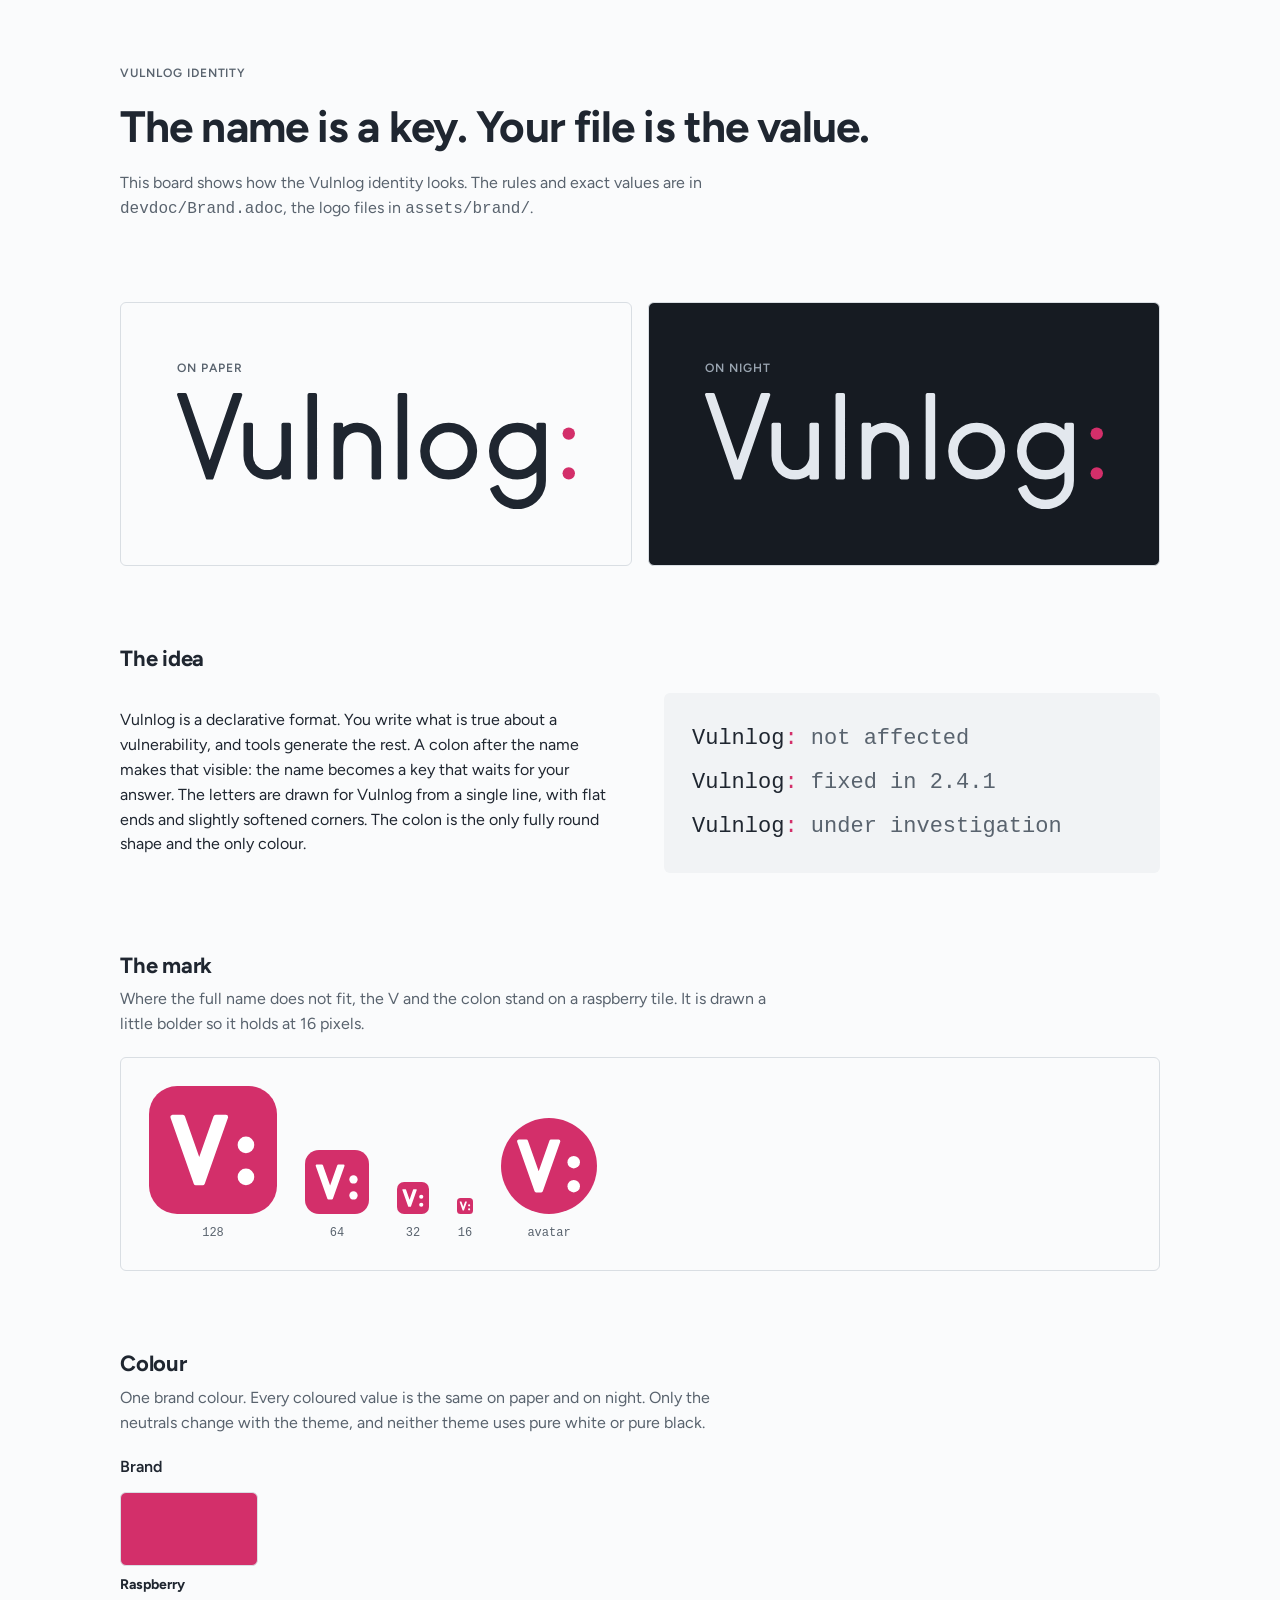
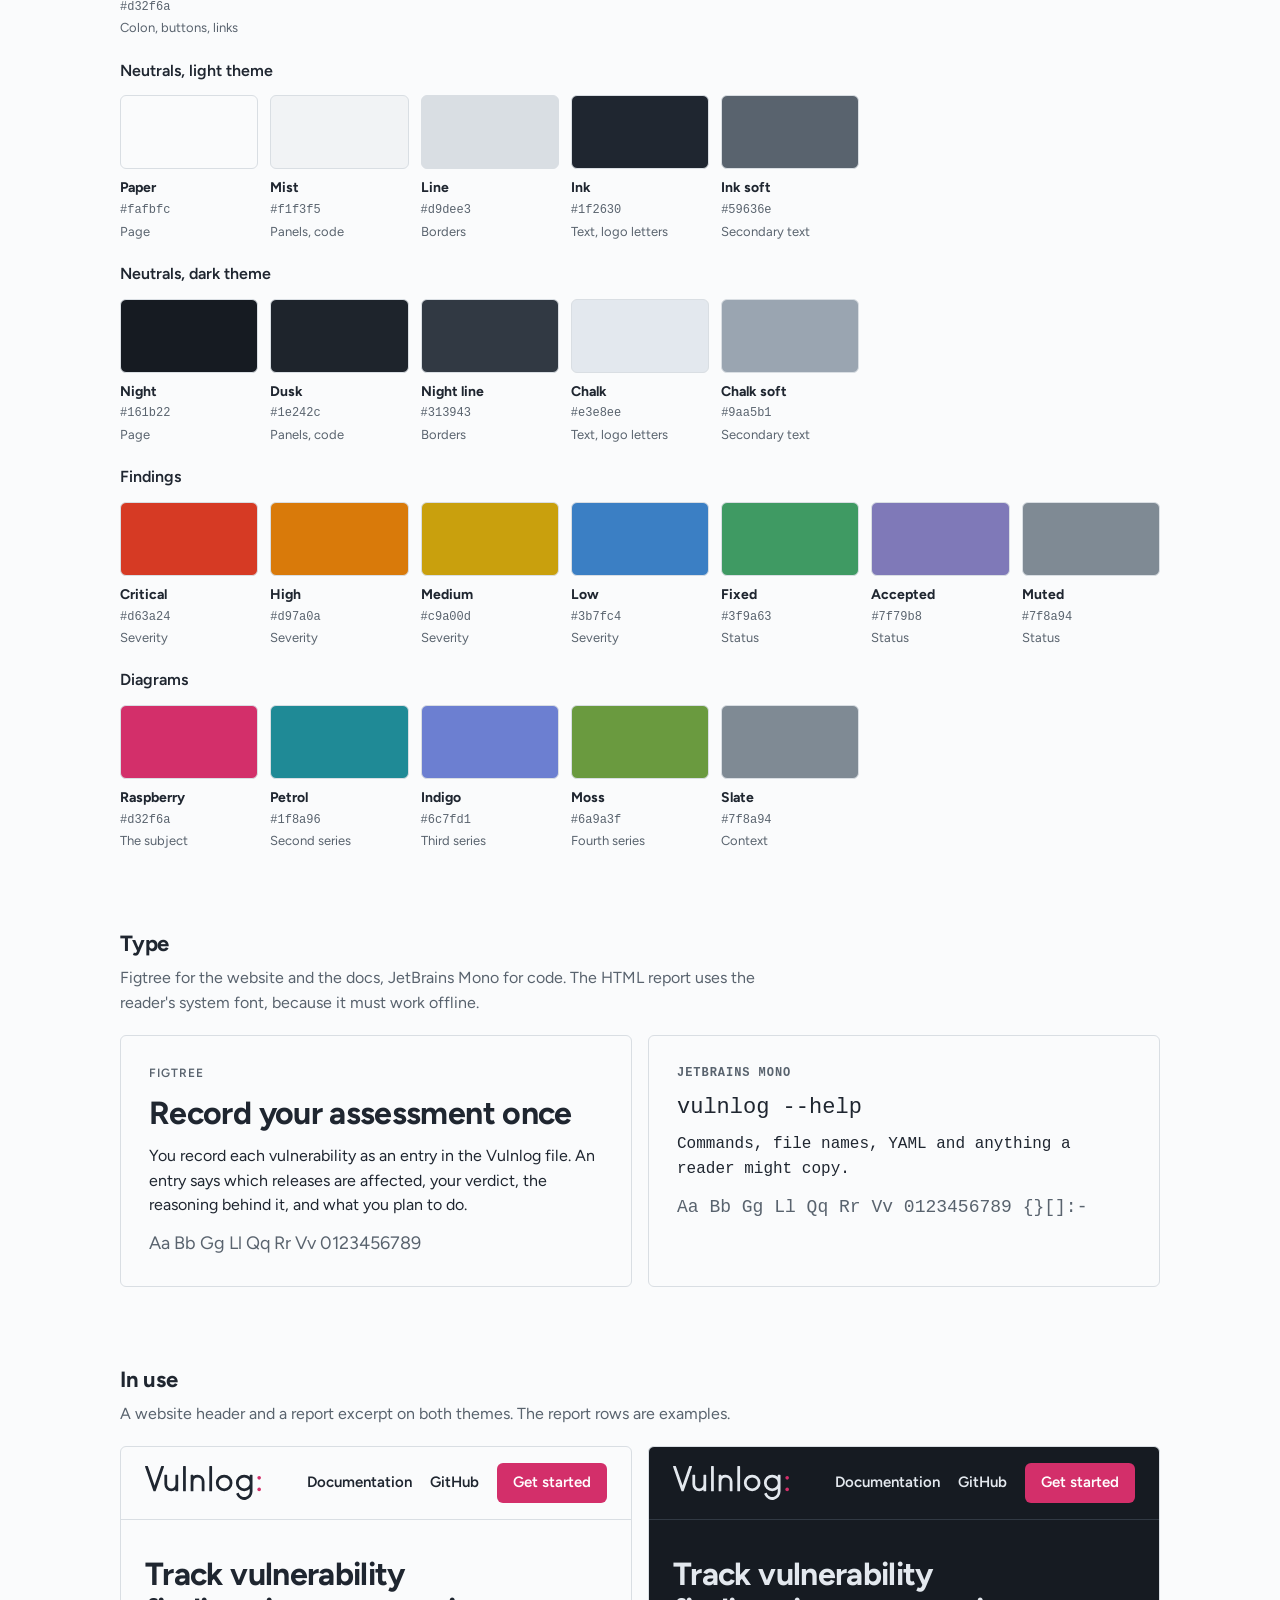
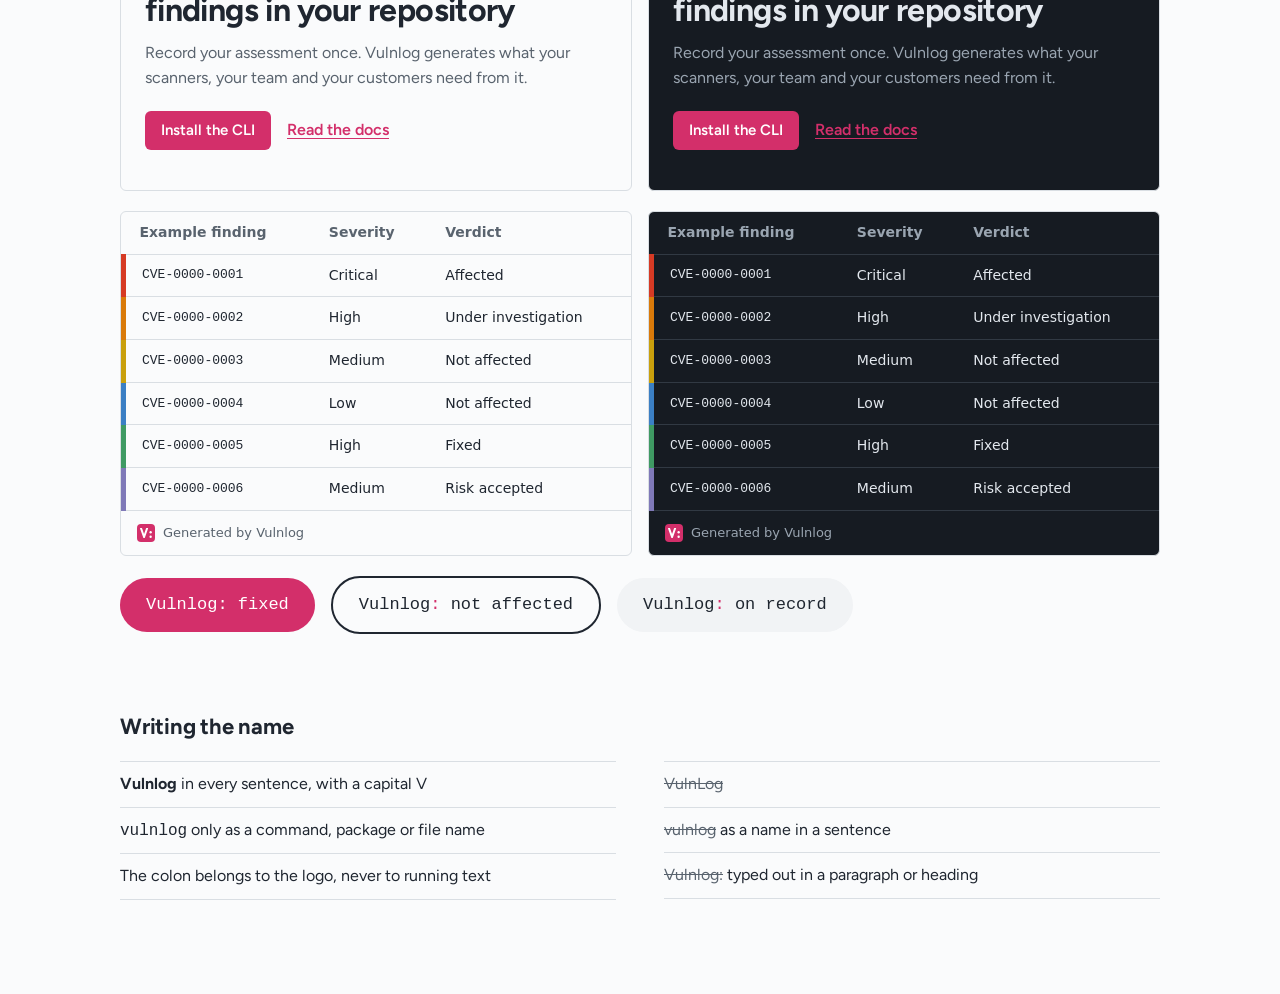
==== assets/brand/brand-board.html @ e95a8a2d "docs: Add new logo suggestions and a demo page Signed-off-by: Pascal Knecht <pascal@addere.ch>" ====
<!doctype html>
<html lang="en">
<head>
<meta charset="utf-8">
<meta name="viewport" content="width=device-width, initial-scale=1">
<title>Vulnlog Brand Board</title>
<link rel="stylesheet" href="https://fonts.bunny.net/css?family=figtree:400,600,700|jetbrains-mono:400,500&display=swap">
<style>
/* Layout: one left-aligned column on paper. Paired white and dark panels show every element on both themes at once. */
:root {
  --paper: #fafbfc;
  --mist: #f1f3f5;
  --line: #d9dee3;
  --ink: #1f2630;
  --ink-soft: #59636e;
  --raspberry: #d32f6a;
  --on-raspberry: #ffffff;
  --petrol: #1f8a96;
  --sans: "Figtree", system-ui, -apple-system, "Segoe UI", Roboto, sans-serif;
  --mono: "JetBrains Mono", ui-monospace, Menlo, Consolas, monospace;
}
@media (prefers-color-scheme: dark) {
  :root:not([data-theme="light"]) { --paper: #161b22; --mist: #1e242c; --line: #313943; --ink: #e3e8ee; --ink-soft: #9aa5b1; color-scheme: dark; }
}
:root[data-theme="dark"] { --paper: #161b22; --mist: #1e242c; --line: #313943; --ink: #e3e8ee; --ink-soft: #9aa5b1; color-scheme: dark; }
body { background: var(--paper); color: var(--ink); font-family: var(--sans); font-size: 16px; line-height: 1.55; }
.page { max-width: 1040px; margin: 0 auto; padding-block: 64px 96px; padding-left: max(16px, env(safe-area-inset-left, 0px)); padding-right: max(16px, env(safe-area-inset-right, 0px)); display: flex; flex-direction: column; gap: 80px; }
h1 { font-size: clamp(1.9rem, 4.5vw, 2.75rem); line-height: 1.1; font-weight: 700; letter-spacing: -0.02em; margin: 0; text-wrap: balance; }
h2 { font-size: 1.375rem; line-height: 1.2; font-weight: 700; letter-spacing: -0.01em; margin: 0; text-wrap: balance; }
h3 { font-size: 1rem; font-weight: 600; margin: 0; }
p { margin: 0; max-width: 65ch; }
.soft { color: var(--ink-soft); }
.label { font-size: 0.75rem; font-weight: 600; letter-spacing: 0.08em; text-transform: uppercase; color: var(--ink-soft); }
section, header.intro { display: flex; flex-direction: column; gap: 20px; }
.head { display: flex; flex-direction: column; gap: 8px; }
svg { display: block; max-width: 100%; height: auto; }
.grid2 { display: grid; grid-template-columns: repeat(2, minmax(0, 1fr)); gap: 16px; }
@media (max-width: 760px) { .grid2 { grid-template-columns: minmax(0, 1fr); } }

/* Fixed colours on purpose: these panels show the light and the dark theme side by side, whatever theme the page is in. */
.panel { border-radius: 6px; border: 1px solid var(--line); min-width: 0; display: flex; flex-direction: column; }
.on-paper { background: #fafbfc; color: #1f2630; --p-soft: #59636e; --p-line: #d9dee3; --p-mist: #f1f3f5; }
.on-night { background: #161b22; color: #e3e8ee; --p-soft: #9aa5b1; --p-line: #313943; --p-mist: #1e242c; }
.panel .label, .panel .p-soft { color: var(--p-soft); }
.stage { padding: clamp(28px, 6vw, 56px); display: flex; flex-direction: column; gap: 16px; }
.stage .logo { width: 100%; max-width: 360px; }
.hero .logo { max-width: 520px; }

.idea { display: grid; grid-template-columns: minmax(0, 1fr) minmax(0, 1fr); gap: 16px 48px; align-items: center; }
@media (max-width: 760px) { .idea { grid-template-columns: minmax(0, 1fr); } }
.keys { font-family: var(--mono); font-size: clamp(1rem, 2.6vw, 1.375rem); line-height: 2; background: var(--mist); border-radius: 6px; padding: 24px 28px; overflow-x: auto; white-space: nowrap; }
.keys b { color: var(--raspberry); font-weight: 500; }
.keys span { color: var(--ink-soft); }

.marks { display: flex; align-items: flex-end; gap: 28px; flex-wrap: wrap; padding: 28px; border: 1px solid var(--line); border-radius: 6px; }
.marks figure { margin: 0; display: flex; flex-direction: column; align-items: center; gap: 10px; font-size: 0.75rem; color: var(--ink-soft); font-family: var(--mono); }

.swatches { display: grid; grid-template-columns: repeat(auto-fill, minmax(132px, 1fr)); gap: 12px; }
.sw { display: flex; flex-direction: column; gap: 2px; font-size: 0.875rem; min-width: 0; }
.sw i { display: block; height: 72px; border-radius: 6px; background: var(--c); border: 1px solid var(--line); margin-bottom: 6px; }
.sw code { font-family: var(--mono); font-size: 0.75rem; color: var(--ink-soft); }
.sw span { font-size: 0.8125rem; color: var(--ink-soft); }
.group { display: flex; flex-direction: column; gap: 12px; }

.spec { border: 1px solid var(--line); border-radius: 6px; padding: 28px; display: flex; flex-direction: column; gap: 12px; min-width: 0; }
.spec .big { font-size: 2rem; font-weight: 700; line-height: 1.15; letter-spacing: -0.02em; text-wrap: balance; }
.spec .glyphs { font-size: 1.125rem; color: var(--ink-soft); overflow-wrap: anywhere; }
.spec.mono { font-family: var(--mono); }
.spec.mono .big { font-size: 1.375rem; font-weight: 500; letter-spacing: 0; }

.nav { display: flex; align-items: center; justify-content: space-between; gap: 16px; padding: 16px 24px; border-bottom: 1px solid var(--p-line); flex-wrap: wrap; }
.nav .logo { width: 116px; }
.nav nav { display: flex; align-items: center; gap: 18px; font-size: 0.9375rem; font-weight: 600; flex-wrap: wrap; }
.btn { background: var(--raspberry); color: var(--on-raspberry); padding: 8px 16px; border-radius: 6px; font-weight: 600; font-size: 0.9375rem; }
.hero-copy { padding: 36px 24px 40px; display: flex; flex-direction: column; gap: 12px; }
.hero-copy .big { font-size: clamp(1.5rem, 3.4vw, 2rem); font-weight: 700; line-height: 1.15; letter-spacing: -0.02em; text-wrap: balance; }
.hero-copy .cta { display: flex; gap: 16px; align-items: center; flex-wrap: wrap; margin-top: 8px; }
.link { color: var(--raspberry); font-weight: 600; text-decoration: underline; text-underline-offset: 3px; }
.report { font-family: system-ui, -apple-system, "Segoe UI", Roboto, sans-serif; font-size: 0.875rem; }
.report .scroll { overflow-x: auto; }
.report table { border-collapse: collapse; width: 100%; min-width: 360px; }
.report th { text-align: left; font-weight: 600; color: var(--p-soft); padding: 10px 16px; border-bottom: 1px solid var(--p-line); }
.report td { padding: 10px 16px; border-bottom: 1px solid var(--p-line); white-space: nowrap; }
.report td:first-child { border-left: 5px solid var(--stripe); font-family: var(--mono); font-size: 0.8125rem; }
.report .foot { display: flex; align-items: center; gap: 8px; padding: 12px 16px; color: var(--p-soft); font-size: 0.8125rem; }
.stickers { display: flex; gap: 16px; flex-wrap: wrap; align-items: center; }
.sticker { border-radius: 999px; padding: 14px 26px; font-family: var(--mono); font-weight: 500; font-size: 1.0625rem; white-space: nowrap; }
.sticker.a { background: var(--raspberry); color: var(--on-raspberry); }
.sticker.b { border: 2px solid var(--ink); }
.sticker.b b, .sticker.c b { color: var(--raspberry); font-weight: 500; }
.sticker.c { background: var(--mist); }

.rules { display: grid; grid-template-columns: repeat(2, minmax(0, 1fr)); gap: 16px 48px; }
@media (max-width: 760px) { .rules { grid-template-columns: minmax(0, 1fr); } }
.rules ul { margin: 0; padding: 0; list-style: none; display: flex; flex-direction: column; }
.rules li { padding: 10px 0; border-top: 1px solid var(--line); }
.rules li:last-child { border-bottom: 1px solid var(--line); }
.rules s { color: var(--ink-soft); }
body { margin: 0; }
</style>
</head>
<body>

<div class="page">

  <header class="intro">
    <span class="label">Vulnlog identity</span>
    <h1>The name is a key. Your file is the value.</h1>
    <p class="soft">This board shows how the Vulnlog identity looks. The rules and exact values are in <code>devdoc/Brand.adoc</code>, the logo files in <code>assets/brand/</code>.</p>
  </header>

  <section class="hero">
    <div class="grid2">
      <div class="panel on-paper"><div class="stage"><span class="label">On paper</span><svg class="logo" viewBox="-10.11 2 671.11 196.06" role="img" aria-label="Vulnlog"><path fill="#1f2630" fill-rule="evenodd" d="M612 150Q612 166.88 601.43 180.04Q590.87 193.21 574.39 196.86Q557.91 200.52 542.77 193.05Q527.63 185.58 520.5 170.29L518.38 165.75Q517.12 163.04 519.84 161.77L528.9 157.54Q531.62 156.27 532.89 158.99L535 163.52Q539.75 173.72 549.85 178.7Q559.94 183.68 570.93 181.24Q581.91 178.81 588.96 170.03Q596 161.25 596 150L596 135.79Q582.53 148 564 148Q544.12 148 530.06 133.94Q516 119.88 516 100Q516 80.12 530.06 66.06Q544.12 52 564 52Q582.53 52 596 64.21L596 55Q596 52 599 52L609 52Q612 52 612 55ZM496 100Q496 119.88 481.94 133.94Q467.88 148 448 148Q428.12 148 414.06 133.94Q400 119.88 400 100Q400 80.12 414.06 66.06Q428.12 52 448 52Q467.88 52 481.94 66.06Q496 80.12 496 100ZM38.6 145.98L-9.86 5.98Q-10.35 4.56 -9.88 3.61Q-9.42 2.66 -8 2.17Q-7.53 2 -7.02 2L3.56 2Q5.7 2 6.4 4.02L45 115.54L83.6 4.02Q84.3 2 86.44 2L97.02 2Q100.02 2 100.02 5Q100.02 5.5 99.86 5.98L51.4 145.98Q50.7 148 48.56 148L41.44 148Q39.3 148 38.6 145.98ZM267 148L257 148Q254 148 254 145L254 55Q254 52 257 52L267 52Q270 52 270 55L270 59.95Q280.35 52 294 52Q310.57 52 322.28 63.72Q334 75.43 334 92L334 145Q334 148 331 148L321 148Q318 148 318 145L318 92Q318 82.06 310.97 75.03Q303.94 68 294 68Q284.06 68 277.03 75.03Q270 82.06 270 97L270 145Q270 148 267 148ZM118 108Q118 117.94 125.03 124.97Q132.06 132 142 132Q151.94 132 158.97 124.97Q166 117.94 166 108L166 55Q166 52 169 52L179 52Q182 52 182 55L182 145Q182 148 179 148L169 148Q166 148 166 145L166 140.05Q155.65 148 142 148Q125.43 148 113.72 136.28Q102 124.57 102 108L102 55Q102 52 105 52L115 52Q118 52 118 55ZM480 100Q480 86.75 470.63 77.37Q461.25 68 448 68Q434.75 68 425.37 77.37Q416 86.75 416 100Q416 113.25 425.37 122.63Q434.75 132 448 132Q461.25 132 470.63 122.63Q480 113.25 480 100ZM596 100Q596 86.75 586.63 77.37Q577.25 68 564 68Q550.75 68 541.37 77.37Q532 86.75 532 100Q532 113.25 541.37 122.63Q550.75 132 564 132Q577.25 132 586.63 122.63Q596 113.25 596 100ZM223 148L213 148Q210 148 210 145L210 5Q210 2 213 2L223 2Q226 2 226 5L226 145Q226 148 223 148ZM375 148L365 148Q362 148 362 145L362 5Q362 2 365 2L375 2Q378 2 378 5L378 145Q378 148 375 148Z"/><circle cx="650.5" cy="70.5" r="10.5" fill="#d32f6a"/><circle cx="650.5" cy="137.5" r="10.5" fill="#d32f6a"/></svg></div></div>
      <div class="panel on-night"><div class="stage"><span class="label">On night</span><svg class="logo" viewBox="-10.11 2 671.11 196.06" role="img" aria-label="Vulnlog"><path fill="#e3e8ee" fill-rule="evenodd" d="M612 150Q612 166.88 601.43 180.04Q590.87 193.21 574.39 196.86Q557.91 200.52 542.77 193.05Q527.63 185.58 520.5 170.29L518.38 165.75Q517.12 163.04 519.84 161.77L528.9 157.54Q531.62 156.27 532.89 158.99L535 163.52Q539.75 173.72 549.85 178.7Q559.94 183.68 570.93 181.24Q581.91 178.81 588.96 170.03Q596 161.25 596 150L596 135.79Q582.53 148 564 148Q544.12 148 530.06 133.94Q516 119.88 516 100Q516 80.12 530.06 66.06Q544.12 52 564 52Q582.53 52 596 64.21L596 55Q596 52 599 52L609 52Q612 52 612 55ZM496 100Q496 119.88 481.94 133.94Q467.88 148 448 148Q428.12 148 414.06 133.94Q400 119.88 400 100Q400 80.12 414.06 66.06Q428.12 52 448 52Q467.88 52 481.94 66.06Q496 80.12 496 100ZM38.6 145.98L-9.86 5.98Q-10.35 4.56 -9.88 3.61Q-9.42 2.66 -8 2.17Q-7.53 2 -7.02 2L3.56 2Q5.7 2 6.4 4.02L45 115.54L83.6 4.02Q84.3 2 86.44 2L97.02 2Q100.02 2 100.02 5Q100.02 5.5 99.86 5.98L51.4 145.98Q50.7 148 48.56 148L41.44 148Q39.3 148 38.6 145.98ZM267 148L257 148Q254 148 254 145L254 55Q254 52 257 52L267 52Q270 52 270 55L270 59.95Q280.35 52 294 52Q310.57 52 322.28 63.72Q334 75.43 334 92L334 145Q334 148 331 148L321 148Q318 148 318 145L318 92Q318 82.06 310.97 75.03Q303.94 68 294 68Q284.06 68 277.03 75.03Q270 82.06 270 97L270 145Q270 148 267 148ZM118 108Q118 117.94 125.03 124.97Q132.06 132 142 132Q151.94 132 158.97 124.97Q166 117.94 166 108L166 55Q166 52 169 52L179 52Q182 52 182 55L182 145Q182 148 179 148L169 148Q166 148 166 145L166 140.05Q155.65 148 142 148Q125.43 148 113.72 136.28Q102 124.57 102 108L102 55Q102 52 105 52L115 52Q118 52 118 55ZM480 100Q480 86.75 470.63 77.37Q461.25 68 448 68Q434.75 68 425.37 77.37Q416 86.75 416 100Q416 113.25 425.37 122.63Q434.75 132 448 132Q461.25 132 470.63 122.63Q480 113.25 480 100ZM596 100Q596 86.75 586.63 77.37Q577.25 68 564 68Q550.75 68 541.37 77.37Q532 86.75 532 100Q532 113.25 541.37 122.63Q550.75 132 564 132Q577.25 132 586.63 122.63Q596 113.25 596 100ZM223 148L213 148Q210 148 210 145L210 5Q210 2 213 2L223 2Q226 2 226 5L226 145Q226 148 223 148ZM375 148L365 148Q362 148 362 145L362 5Q362 2 365 2L375 2Q378 2 378 5L378 145Q378 148 375 148Z"/><circle cx="650.5" cy="70.5" r="10.5" fill="#d32f6a"/><circle cx="650.5" cy="137.5" r="10.5" fill="#d32f6a"/></svg></div></div>
    </div>
  </section>

  <section>
    <div class="head">
      <h2>The idea</h2>
    </div>
    <div class="idea">
      <p>Vulnlog is a declarative format. You write what is true about a vulnerability, and tools generate the rest. A colon after the name makes that visible: the name becomes a key that waits for your answer. The letters are drawn for Vulnlog from a single line, with flat ends and slightly softened corners. The colon is the only fully round shape and the only colour.</p>
      <div class="keys" aria-label="The logo read as a key with different values">Vulnlog<b>:</b> <span>not affected</span><br>Vulnlog<b>:</b> <span>fixed in 2.4.1</span><br>Vulnlog<b>:</b> <span>under investigation</span></div>
    </div>
  </section>

  <section>
    <div class="head">
      <h2>The mark</h2>
      <p class="soft">Where the full name does not fit, the V and the colon stand on a raspberry tile. It is drawn a little bolder so it holds at 16 pixels.</p>
    </div>
    <div class="marks">
      <figure><svg width="128" height="128" viewBox="0 0 200 200" role="img" aria-label="Vulnlog mark"><rect width="200" height="200" rx="44" fill="#d32f6a"/><g fill="#ffffff"><path fill-rule="evenodd" d="M69.89 152.66L33.61 49.66Q32.44 46.36 35.74 45.2Q36.31 45 36.91 45L52.81 45Q55.29 45 56.11 47.34L78.5 110.89L100.89 47.34Q101.71 45 104.19 45L120.09 45Q123.59 45 123.59 48.5Q123.59 49.1 123.39 49.66L87.11 152.66Q86.29 155 83.81 155L73.19 155Q70.71 155 69.89 152.66Z"/><circle cx="151.5" cy="92" r="13"/><circle cx="151.5" cy="142" r="13"/></g></svg>128</figure>
      <figure><svg width="64" height="64" viewBox="0 0 200 200" role="img" aria-label="Vulnlog mark"><rect width="200" height="200" rx="44" fill="#d32f6a"/><g fill="#ffffff"><path fill-rule="evenodd" d="M69.89 152.66L33.61 49.66Q32.44 46.36 35.74 45.2Q36.31 45 36.91 45L52.81 45Q55.29 45 56.11 47.34L78.5 110.89L100.89 47.34Q101.71 45 104.19 45L120.09 45Q123.59 45 123.59 48.5Q123.59 49.1 123.39 49.66L87.11 152.66Q86.29 155 83.81 155L73.19 155Q70.71 155 69.89 152.66Z"/><circle cx="151.5" cy="92" r="13"/><circle cx="151.5" cy="142" r="13"/></g></svg>64</figure>
      <figure><svg width="32" height="32" viewBox="0 0 200 200" role="img" aria-label="Vulnlog mark"><rect width="200" height="200" rx="44" fill="#d32f6a"/><g fill="#ffffff"><path fill-rule="evenodd" d="M69.89 152.66L33.61 49.66Q32.44 46.36 35.74 45.2Q36.31 45 36.91 45L52.81 45Q55.29 45 56.11 47.34L78.5 110.89L100.89 47.34Q101.71 45 104.19 45L120.09 45Q123.59 45 123.59 48.5Q123.59 49.1 123.39 49.66L87.11 152.66Q86.29 155 83.81 155L73.19 155Q70.71 155 69.89 152.66Z"/><circle cx="151.5" cy="92" r="13"/><circle cx="151.5" cy="142" r="13"/></g></svg>32</figure>
      <figure><svg width="16" height="16" viewBox="0 0 200 200" role="img" aria-label="Vulnlog mark"><rect width="200" height="200" rx="44" fill="#d32f6a"/><g fill="#ffffff"><path fill-rule="evenodd" d="M69.89 152.66L33.61 49.66Q32.44 46.36 35.74 45.2Q36.31 45 36.91 45L52.81 45Q55.29 45 56.11 47.34L78.5 110.89L100.89 47.34Q101.71 45 104.19 45L120.09 45Q123.59 45 123.59 48.5Q123.59 49.1 123.39 49.66L87.11 152.66Q86.29 155 83.81 155L73.19 155Q70.71 155 69.89 152.66Z"/><circle cx="151.5" cy="92" r="13"/><circle cx="151.5" cy="142" r="13"/></g></svg>16</figure>
      <figure><svg width="96" height="96" viewBox="0 0 200 200" role="img" aria-label="Vulnlog mark"><circle cx="100" cy="100" r="100" fill="#d32f6a"/><g fill="#ffffff"><path fill-rule="evenodd" d="M69.89 152.66L33.61 49.66Q32.44 46.36 35.74 45.2Q36.31 45 36.91 45L52.81 45Q55.29 45 56.11 47.34L78.5 110.89L100.89 47.34Q101.71 45 104.19 45L120.09 45Q123.59 45 123.59 48.5Q123.59 49.1 123.39 49.66L87.11 152.66Q86.29 155 83.81 155L73.19 155Q70.71 155 69.89 152.66Z"/><circle cx="151.5" cy="92" r="13"/><circle cx="151.5" cy="142" r="13"/></g></svg>avatar</figure>
    </div>
  </section>

  <section>
    <div class="head">
      <h2>Colour</h2>
      <p class="soft">One brand colour. Every coloured value is the same on paper and on night. Only the neutrals change with the theme, and neither theme uses pure white or pure black.</p>
    </div>
    <div class="group"><h3>Brand</h3><div class="swatches"><div class="sw" style="--c:#d32f6a"><i></i><strong>Raspberry</strong><code>#d32f6a</code><span>Colon, buttons, links</span></div></div></div>
    <div class="group"><h3>Neutrals, light theme</h3><div class="swatches"><div class="sw" style="--c:#fafbfc"><i></i><strong>Paper</strong><code>#fafbfc</code><span>Page</span></div><div class="sw" style="--c:#f1f3f5"><i></i><strong>Mist</strong><code>#f1f3f5</code><span>Panels, code</span></div><div class="sw" style="--c:#d9dee3"><i></i><strong>Line</strong><code>#d9dee3</code><span>Borders</span></div><div class="sw" style="--c:#1f2630"><i></i><strong>Ink</strong><code>#1f2630</code><span>Text, logo letters</span></div><div class="sw" style="--c:#59636e"><i></i><strong>Ink soft</strong><code>#59636e</code><span>Secondary text</span></div></div></div>
    <div class="group"><h3>Neutrals, dark theme</h3><div class="swatches"><div class="sw" style="--c:#161b22"><i></i><strong>Night</strong><code>#161b22</code><span>Page</span></div><div class="sw" style="--c:#1e242c"><i></i><strong>Dusk</strong><code>#1e242c</code><span>Panels, code</span></div><div class="sw" style="--c:#313943"><i></i><strong>Night line</strong><code>#313943</code><span>Borders</span></div><div class="sw" style="--c:#e3e8ee"><i></i><strong>Chalk</strong><code>#e3e8ee</code><span>Text, logo letters</span></div><div class="sw" style="--c:#9aa5b1"><i></i><strong>Chalk soft</strong><code>#9aa5b1</code><span>Secondary text</span></div></div></div>
    <div class="group"><h3>Findings</h3><div class="swatches"><div class="sw" style="--c:#d63a24"><i></i><strong>Critical</strong><code>#d63a24</code><span>Severity</span></div><div class="sw" style="--c:#d97a0a"><i></i><strong>High</strong><code>#d97a0a</code><span>Severity</span></div><div class="sw" style="--c:#c9a00d"><i></i><strong>Medium</strong><code>#c9a00d</code><span>Severity</span></div><div class="sw" style="--c:#3b7fc4"><i></i><strong>Low</strong><code>#3b7fc4</code><span>Severity</span></div><div class="sw" style="--c:#3f9a63"><i></i><strong>Fixed</strong><code>#3f9a63</code><span>Status</span></div><div class="sw" style="--c:#7f79b8"><i></i><strong>Accepted</strong><code>#7f79b8</code><span>Status</span></div><div class="sw" style="--c:#7f8a94"><i></i><strong>Muted</strong><code>#7f8a94</code><span>Status</span></div></div></div>
    <div class="group"><h3>Diagrams</h3><div class="swatches"><div class="sw" style="--c:#d32f6a"><i></i><strong>Raspberry</strong><code>#d32f6a</code><span>The subject</span></div><div class="sw" style="--c:#1f8a96"><i></i><strong>Petrol</strong><code>#1f8a96</code><span>Second series</span></div><div class="sw" style="--c:#6c7fd1"><i></i><strong>Indigo</strong><code>#6c7fd1</code><span>Third series</span></div><div class="sw" style="--c:#6a9a3f"><i></i><strong>Moss</strong><code>#6a9a3f</code><span>Fourth series</span></div><div class="sw" style="--c:#7f8a94"><i></i><strong>Slate</strong><code>#7f8a94</code><span>Context</span></div></div></div>
  </section>

  <section>
    <div class="head">
      <h2>Type</h2>
      <p class="soft">Figtree for the website and the docs, JetBrains Mono for code. The HTML report uses the reader's system font, because it must work offline.</p>
    </div>
    <div class="grid2">
      <div class="spec">
        <span class="label">Figtree</span>
        <div class="big">Record your assessment once</div>
        <p>You record each vulnerability as an entry in the Vulnlog file. An entry says which releases are affected, your verdict, the reasoning behind it, and what you plan to do.</p>
        <div class="glyphs">Aa Bb Gg Ll Qq Rr Vv 0123456789</div>
      </div>
      <div class="spec mono">
        <span class="label">JetBrains Mono</span>
        <div class="big">vulnlog --help</div>
        <p>Commands, file names, YAML and anything a reader might copy.</p>
        <div class="glyphs">Aa Bb Gg Ll Qq Rr Vv 0123456789 {}[]:-</div>
      </div>
    </div>
  </section>

  <section>
    <div class="head">
      <h2>In use</h2>
      <p class="soft">A website header and a report excerpt on both themes. The report rows are examples.</p>
    </div>
    <div class="grid2">
      <div class="panel on-paper">
        <div class="nav"><svg class="logo" viewBox="-10.11 2 671.11 196.06" role="img" aria-label="Vulnlog"><path fill="currentColor" fill-rule="evenodd" d="M612 150Q612 166.88 601.43 180.04Q590.87 193.21 574.39 196.86Q557.91 200.52 542.77 193.05Q527.63 185.58 520.5 170.29L518.38 165.75Q517.12 163.04 519.84 161.77L528.9 157.54Q531.62 156.27 532.89 158.99L535 163.52Q539.75 173.72 549.85 178.7Q559.94 183.68 570.93 181.24Q581.91 178.81 588.96 170.03Q596 161.25 596 150L596 135.79Q582.53 148 564 148Q544.12 148 530.06 133.94Q516 119.88 516 100Q516 80.12 530.06 66.06Q544.12 52 564 52Q582.53 52 596 64.21L596 55Q596 52 599 52L609 52Q612 52 612 55ZM496 100Q496 119.88 481.94 133.94Q467.88 148 448 148Q428.12 148 414.06 133.94Q400 119.88 400 100Q400 80.12 414.06 66.06Q428.12 52 448 52Q467.88 52 481.94 66.06Q496 80.12 496 100ZM38.6 145.98L-9.86 5.98Q-10.35 4.56 -9.88 3.61Q-9.42 2.66 -8 2.17Q-7.53 2 -7.02 2L3.56 2Q5.7 2 6.4 4.02L45 115.54L83.6 4.02Q84.3 2 86.44 2L97.02 2Q100.02 2 100.02 5Q100.02 5.5 99.86 5.98L51.4 145.98Q50.7 148 48.56 148L41.44 148Q39.3 148 38.6 145.98ZM267 148L257 148Q254 148 254 145L254 55Q254 52 257 52L267 52Q270 52 270 55L270 59.95Q280.35 52 294 52Q310.57 52 322.28 63.72Q334 75.43 334 92L334 145Q334 148 331 148L321 148Q318 148 318 145L318 92Q318 82.06 310.97 75.03Q303.94 68 294 68Q284.06 68 277.03 75.03Q270 82.06 270 97L270 145Q270 148 267 148ZM118 108Q118 117.94 125.03 124.97Q132.06 132 142 132Q151.94 132 158.97 124.97Q166 117.94 166 108L166 55Q166 52 169 52L179 52Q182 52 182 55L182 145Q182 148 179 148L169 148Q166 148 166 145L166 140.05Q155.65 148 142 148Q125.43 148 113.72 136.28Q102 124.57 102 108L102 55Q102 52 105 52L115 52Q118 52 118 55ZM480 100Q480 86.75 470.63 77.37Q461.25 68 448 68Q434.75 68 425.37 77.37Q416 86.75 416 100Q416 113.25 425.37 122.63Q434.75 132 448 132Q461.25 132 470.63 122.63Q480 113.25 480 100ZM596 100Q596 86.75 586.63 77.37Q577.25 68 564 68Q550.75 68 541.37 77.37Q532 86.75 532 100Q532 113.25 541.37 122.63Q550.75 132 564 132Q577.25 132 586.63 122.63Q596 113.25 596 100ZM223 148L213 148Q210 148 210 145L210 5Q210 2 213 2L223 2Q226 2 226 5L226 145Q226 148 223 148ZM375 148L365 148Q362 148 362 145L362 5Q362 2 365 2L375 2Q378 2 378 5L378 145Q378 148 375 148Z"/><circle cx="650.5" cy="70.5" r="10.5" fill="#d32f6a"/><circle cx="650.5" cy="137.5" r="10.5" fill="#d32f6a"/></svg><nav><span>Documentation</span><span>GitHub</span><span class="btn">Get started</span></nav></div>
        <div class="hero-copy"><div class="big">Track vulnerability findings in your repository</div><p class="p-soft">Record your assessment once. Vulnlog generates what your scanners, your team and your customers need from it.</p><div class="cta"><span class="btn">Install the CLI</span><span class="link">Read the docs</span></div></div>
      </div>
      <div class="panel on-night">
        <div class="nav"><svg class="logo" viewBox="-10.11 2 671.11 196.06" role="img" aria-label="Vulnlog"><path fill="currentColor" fill-rule="evenodd" d="M612 150Q612 166.88 601.43 180.04Q590.87 193.21 574.39 196.86Q557.91 200.52 542.77 193.05Q527.63 185.58 520.5 170.29L518.38 165.75Q517.12 163.04 519.84 161.77L528.9 157.54Q531.62 156.27 532.89 158.99L535 163.52Q539.75 173.72 549.85 178.7Q559.94 183.68 570.93 181.24Q581.91 178.81 588.96 170.03Q596 161.25 596 150L596 135.79Q582.53 148 564 148Q544.12 148 530.06 133.94Q516 119.88 516 100Q516 80.12 530.06 66.06Q544.12 52 564 52Q582.53 52 596 64.21L596 55Q596 52 599 52L609 52Q612 52 612 55ZM496 100Q496 119.88 481.94 133.94Q467.88 148 448 148Q428.12 148 414.06 133.94Q400 119.88 400 100Q400 80.12 414.06 66.06Q428.12 52 448 52Q467.88 52 481.94 66.06Q496 80.12 496 100ZM38.6 145.98L-9.86 5.98Q-10.35 4.56 -9.88 3.61Q-9.42 2.66 -8 2.17Q-7.53 2 -7.02 2L3.56 2Q5.7 2 6.4 4.02L45 115.54L83.6 4.02Q84.3 2 86.44 2L97.02 2Q100.02 2 100.02 5Q100.02 5.5 99.86 5.98L51.4 145.98Q50.7 148 48.56 148L41.44 148Q39.3 148 38.6 145.98ZM267 148L257 148Q254 148 254 145L254 55Q254 52 257 52L267 52Q270 52 270 55L270 59.95Q280.35 52 294 52Q310.57 52 322.28 63.72Q334 75.43 334 92L334 145Q334 148 331 148L321 148Q318 148 318 145L318 92Q318 82.06 310.97 75.03Q303.94 68 294 68Q284.06 68 277.03 75.03Q270 82.06 270 97L270 145Q270 148 267 148ZM118 108Q118 117.94 125.03 124.97Q132.06 132 142 132Q151.94 132 158.97 124.97Q166 117.94 166 108L166 55Q166 52 169 52L179 52Q182 52 182 55L182 145Q182 148 179 148L169 148Q166 148 166 145L166 140.05Q155.65 148 142 148Q125.43 148 113.72 136.28Q102 124.57 102 108L102 55Q102 52 105 52L115 52Q118 52 118 55ZM480 100Q480 86.75 470.63 77.37Q461.25 68 448 68Q434.75 68 425.37 77.37Q416 86.75 416 100Q416 113.25 425.37 122.63Q434.75 132 448 132Q461.25 132 470.63 122.63Q480 113.25 480 100ZM596 100Q596 86.75 586.63 77.37Q577.25 68 564 68Q550.75 68 541.37 77.37Q532 86.75 532 100Q532 113.25 541.37 122.63Q550.75 132 564 132Q577.25 132 586.63 122.63Q596 113.25 596 100ZM223 148L213 148Q210 148 210 145L210 5Q210 2 213 2L223 2Q226 2 226 5L226 145Q226 148 223 148ZM375 148L365 148Q362 148 362 145L362 5Q362 2 365 2L375 2Q378 2 378 5L378 145Q378 148 375 148Z"/><circle cx="650.5" cy="70.5" r="10.5" fill="#d32f6a"/><circle cx="650.5" cy="137.5" r="10.5" fill="#d32f6a"/></svg><nav><span>Documentation</span><span>GitHub</span><span class="btn">Get started</span></nav></div>
        <div class="hero-copy"><div class="big">Track vulnerability findings in your repository</div><p class="p-soft">Record your assessment once. Vulnlog generates what your scanners, your team and your customers need from it.</p><div class="cta"><span class="btn">Install the CLI</span><span class="link">Read the docs</span></div></div>
      </div>
    </div>
    <div class="grid2">
      <div class="panel report on-paper"><div class="scroll"><table><thead><tr><th>Example finding</th><th>Severity</th><th>Verdict</th></tr></thead><tbody><tr style="--stripe:#d63a24"><td>CVE-0000-0001</td><td>Critical</td><td>Affected</td></tr><tr style="--stripe:#d97a0a"><td>CVE-0000-0002</td><td>High</td><td>Under investigation</td></tr><tr style="--stripe:#c9a00d"><td>CVE-0000-0003</td><td>Medium</td><td>Not affected</td></tr><tr style="--stripe:#3b7fc4"><td>CVE-0000-0004</td><td>Low</td><td>Not affected</td></tr><tr style="--stripe:#3f9a63"><td>CVE-0000-0005</td><td>High</td><td>Fixed</td></tr><tr style="--stripe:#7f79b8"><td>CVE-0000-0006</td><td>Medium</td><td>Risk accepted</td></tr></tbody></table></div><div class="foot"><svg width="18" height="18" viewBox="0 0 200 200" role="img" aria-label="Vulnlog mark"><rect width="200" height="200" rx="44" fill="#d32f6a"/><g fill="#ffffff"><path fill-rule="evenodd" d="M69.89 152.66L33.61 49.66Q32.44 46.36 35.74 45.2Q36.31 45 36.91 45L52.81 45Q55.29 45 56.11 47.34L78.5 110.89L100.89 47.34Q101.71 45 104.19 45L120.09 45Q123.59 45 123.59 48.5Q123.59 49.1 123.39 49.66L87.11 152.66Q86.29 155 83.81 155L73.19 155Q70.71 155 69.89 152.66Z"/><circle cx="151.5" cy="92" r="13"/><circle cx="151.5" cy="142" r="13"/></g></svg>Generated by Vulnlog</div></div>
      <div class="panel report on-night"><div class="scroll"><table><thead><tr><th>Example finding</th><th>Severity</th><th>Verdict</th></tr></thead><tbody><tr style="--stripe:#d63a24"><td>CVE-0000-0001</td><td>Critical</td><td>Affected</td></tr><tr style="--stripe:#d97a0a"><td>CVE-0000-0002</td><td>High</td><td>Under investigation</td></tr><tr style="--stripe:#c9a00d"><td>CVE-0000-0003</td><td>Medium</td><td>Not affected</td></tr><tr style="--stripe:#3b7fc4"><td>CVE-0000-0004</td><td>Low</td><td>Not affected</td></tr><tr style="--stripe:#3f9a63"><td>CVE-0000-0005</td><td>High</td><td>Fixed</td></tr><tr style="--stripe:#7f79b8"><td>CVE-0000-0006</td><td>Medium</td><td>Risk accepted</td></tr></tbody></table></div><div class="foot"><svg width="18" height="18" viewBox="0 0 200 200" role="img" aria-label="Vulnlog mark"><rect width="200" height="200" rx="44" fill="#d32f6a"/><g fill="#ffffff"><path fill-rule="evenodd" d="M69.89 152.66L33.61 49.66Q32.44 46.36 35.74 45.2Q36.31 45 36.91 45L52.81 45Q55.29 45 56.11 47.34L78.5 110.89L100.89 47.34Q101.71 45 104.19 45L120.09 45Q123.59 45 123.59 48.5Q123.59 49.1 123.39 49.66L87.11 152.66Q86.29 155 83.81 155L73.19 155Q70.71 155 69.89 152.66Z"/><circle cx="151.5" cy="92" r="13"/><circle cx="151.5" cy="142" r="13"/></g></svg>Generated by Vulnlog</div></div>
    </div>
    <div class="stickers">
      <span class="sticker a">Vulnlog: fixed</span>
      <span class="sticker b">Vulnlog<b>:</b> not affected</span>
      <span class="sticker c">Vulnlog<b>:</b> on record</span>
    </div>
  </section>

  <section>
    <div class="head"><h2>Writing the name</h2></div>
    <div class="rules">
      <ul>
        <li><strong>Vulnlog</strong> in every sentence, with a capital V</li>
        <li><code>vulnlog</code> only as a command, package or file name</li>
        <li>The colon belongs to the logo, never to running text</li>
      </ul>
      <ul>
        <li><s>VulnLog</s></li>
        <li><s>vulnlog</s> as a name in a sentence</li>
        <li><s>Vulnlog:</s> typed out in a paragraph or heading</li>
      </ul>
    </div>
  </section>
</div>
</body>
</html>
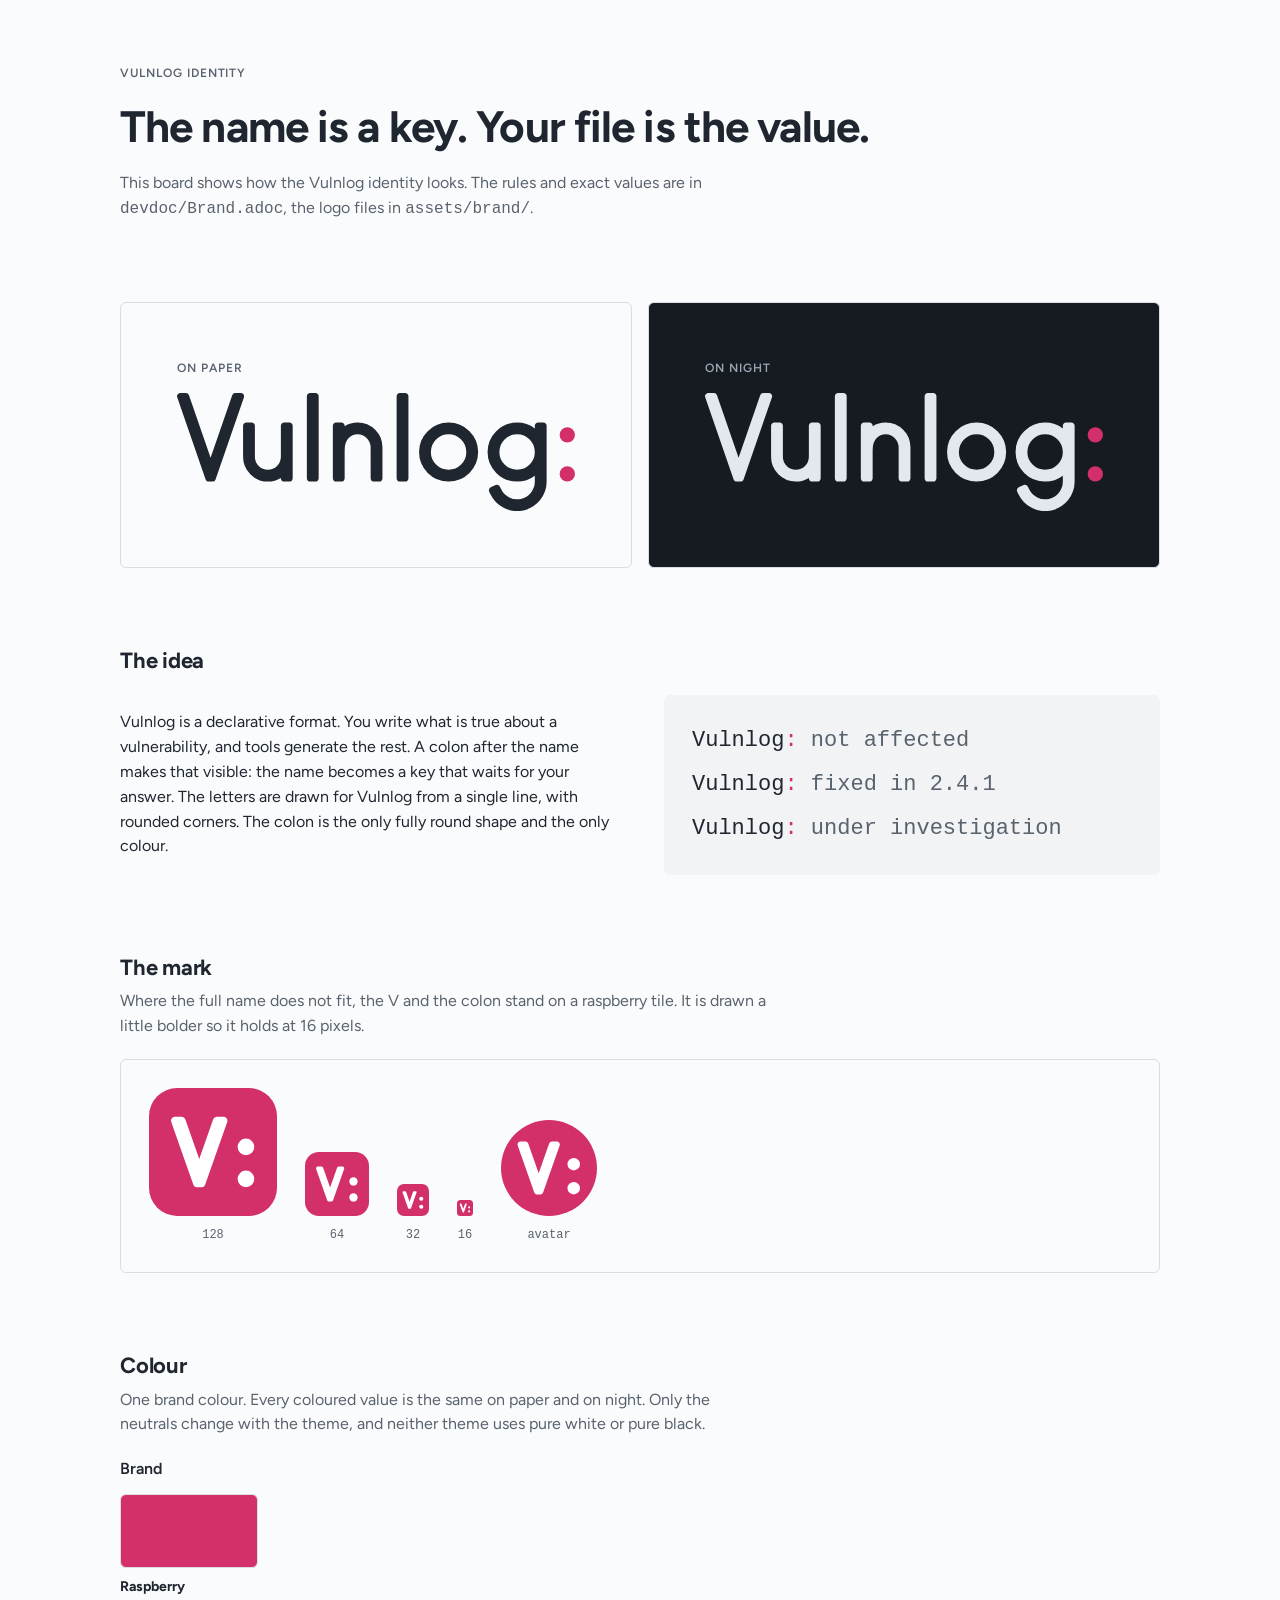
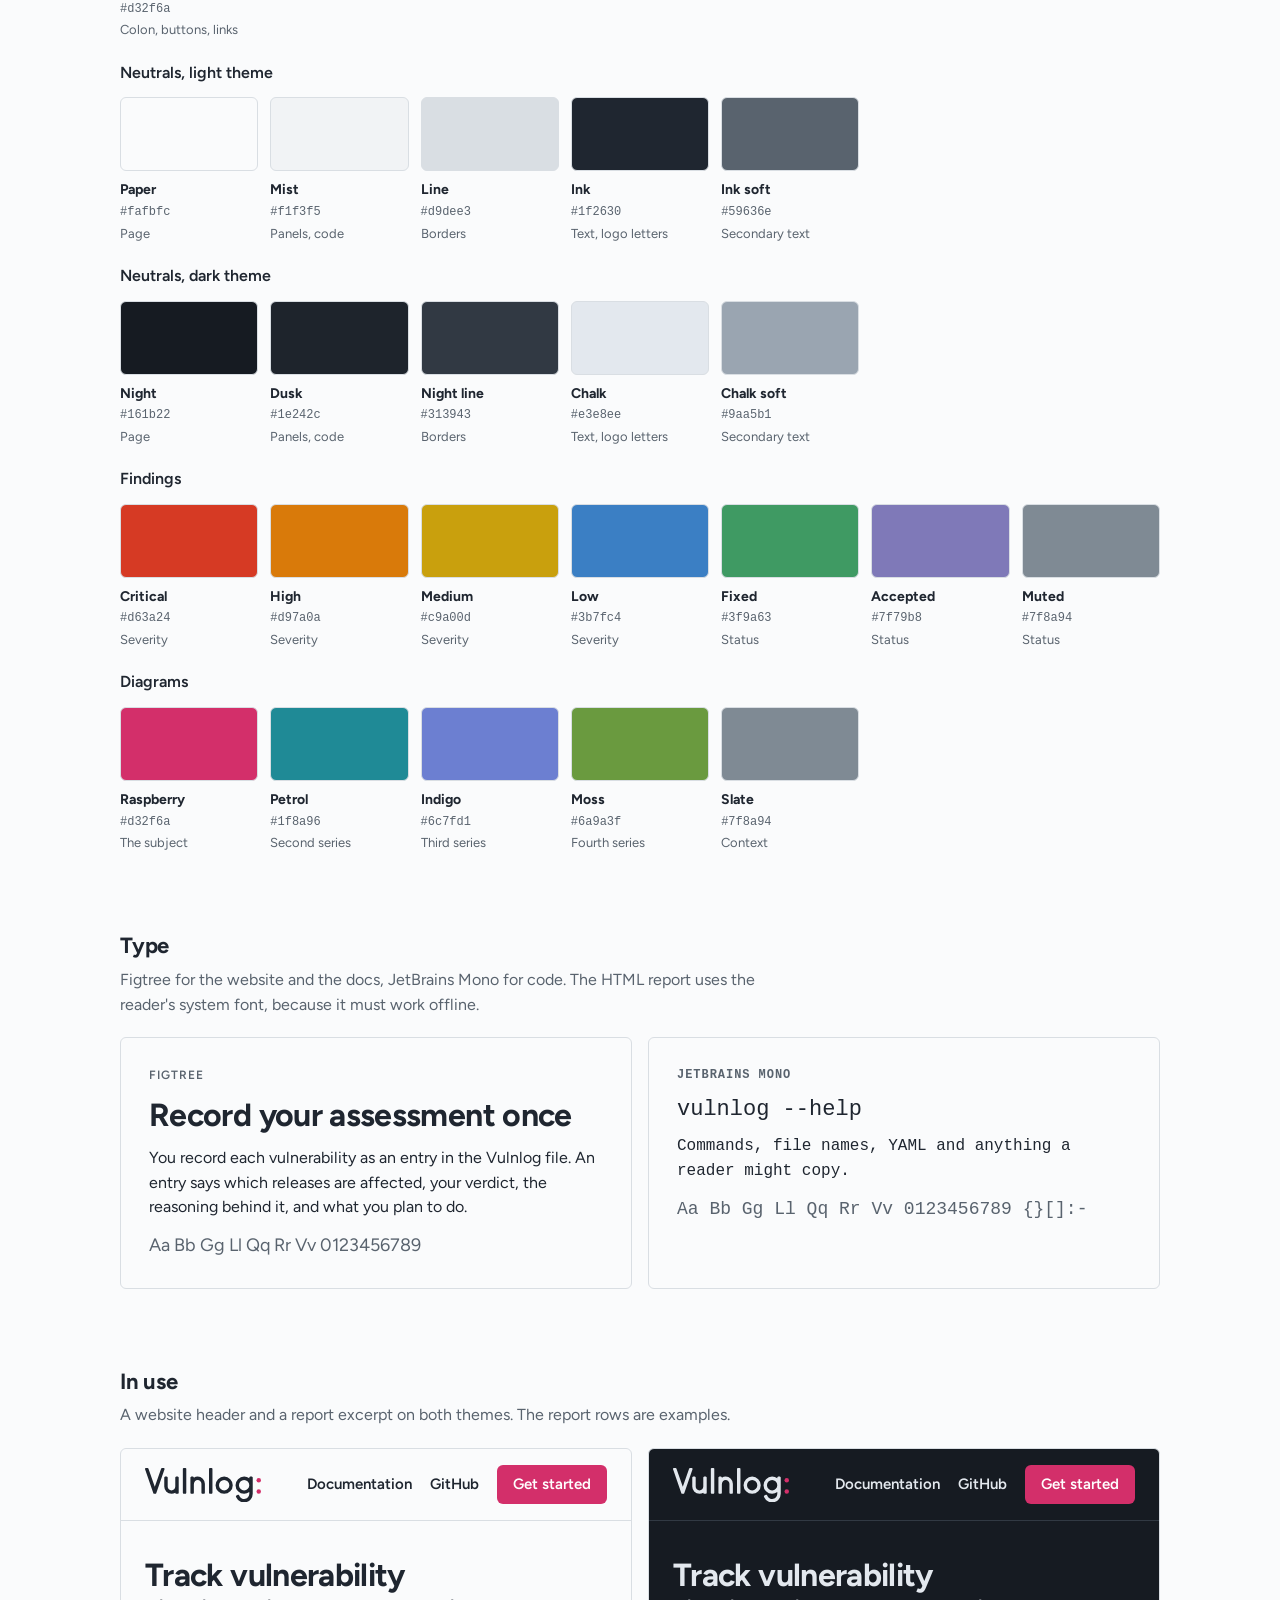
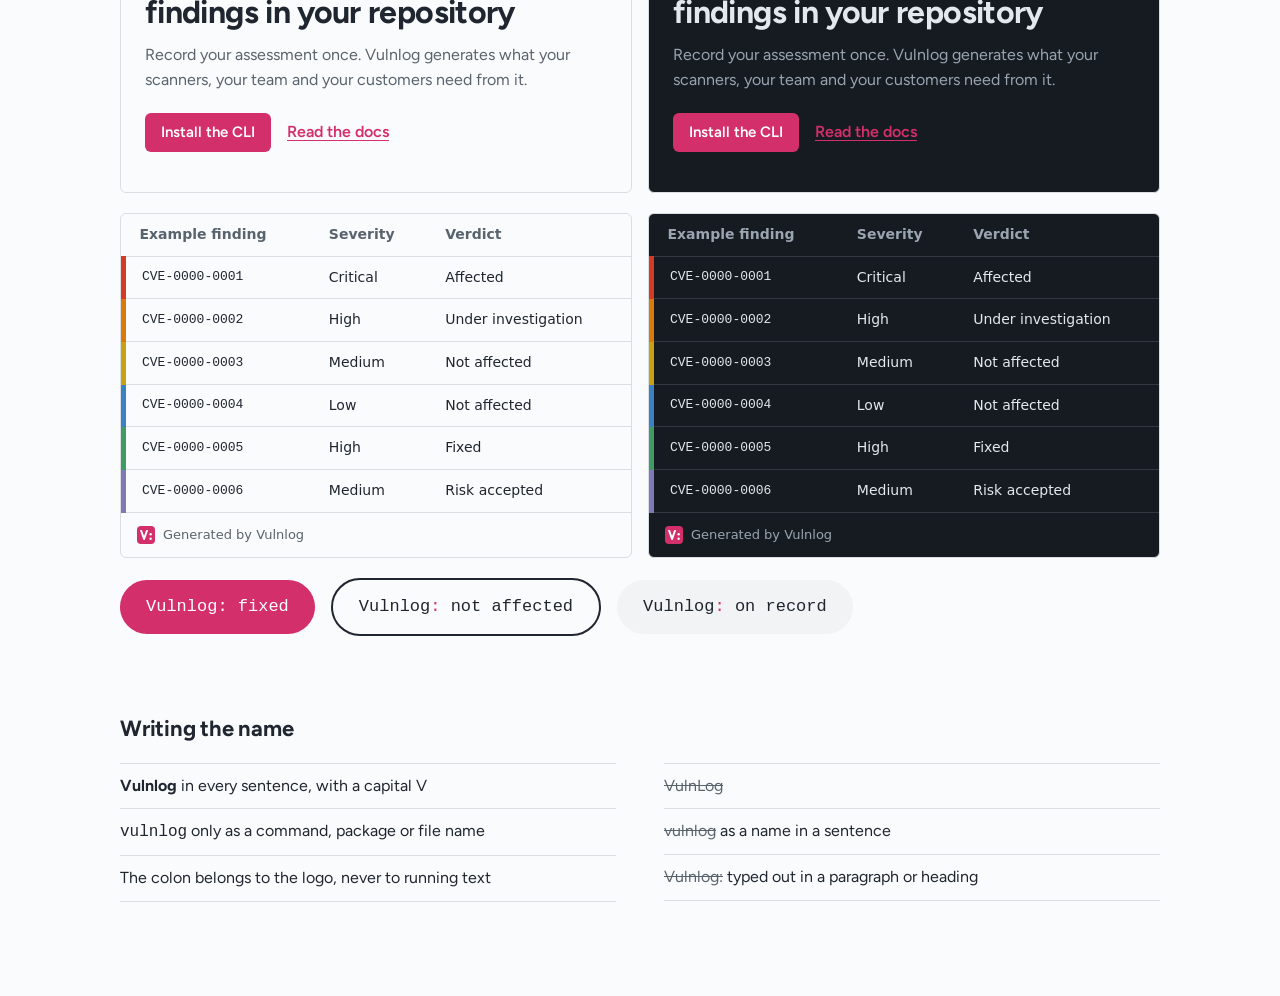
==== commit a18e056e: "work on new branding Signed-off-by: Pascal Knecht <pascal@addere.ch>" ====
--- a/assets/brand/brand-board.html
+++ b/assets/brand/brand-board.html
@@ -111,8 +111,8 @@
 
   <section class="hero">
     <div class="grid2">
-      <div class="panel on-paper"><div class="stage"><span class="label">On paper</span><svg class="logo" viewBox="-10.11 2 671.11 196.06" role="img" aria-label="Vulnlog"><path fill="#1f2630" fill-rule="evenodd" d="M612 150Q612 166.88 601.43 180.04Q590.87 193.21 574.39 196.86Q557.91 200.52 542.77 193.05Q527.63 185.58 520.5 170.29L518.38 165.75Q517.12 163.04 519.84 161.77L528.9 157.54Q531.62 156.27 532.89 158.99L535 163.52Q539.75 173.72 549.85 178.7Q559.94 183.68 570.93 181.24Q581.91 178.81 588.96 170.03Q596 161.25 596 150L596 135.79Q582.53 148 564 148Q544.12 148 530.06 133.94Q516 119.88 516 100Q516 80.12 530.06 66.06Q544.12 52 564 52Q582.53 52 596 64.21L596 55Q596 52 599 52L609 52Q612 52 612 55ZM496 100Q496 119.88 481.94 133.94Q467.88 148 448 148Q428.12 148 414.06 133.94Q400 119.88 400 100Q400 80.12 414.06 66.06Q428.12 52 448 52Q467.88 52 481.94 66.06Q496 80.12 496 100ZM38.6 145.98L-9.86 5.98Q-10.35 4.56 -9.88 3.61Q-9.42 2.66 -8 2.17Q-7.53 2 -7.02 2L3.56 2Q5.7 2 6.4 4.02L45 115.54L83.6 4.02Q84.3 2 86.44 2L97.02 2Q100.02 2 100.02 5Q100.02 5.5 99.86 5.98L51.4 145.98Q50.7 148 48.56 148L41.44 148Q39.3 148 38.6 145.98ZM267 148L257 148Q254 148 254 145L254 55Q254 52 257 52L267 52Q270 52 270 55L270 59.95Q280.35 52 294 52Q310.57 52 322.28 63.72Q334 75.43 334 92L334 145Q334 148 331 148L321 148Q318 148 318 145L318 92Q318 82.06 310.97 75.03Q303.94 68 294 68Q284.06 68 277.03 75.03Q270 82.06 270 97L270 145Q270 148 267 148ZM118 108Q118 117.94 125.03 124.97Q132.06 132 142 132Q151.94 132 158.97 124.97Q166 117.94 166 108L166 55Q166 52 169 52L179 52Q182 52 182 55L182 145Q182 148 179 148L169 148Q166 148 166 145L166 140.05Q155.65 148 142 148Q125.43 148 113.72 136.28Q102 124.57 102 108L102 55Q102 52 105 52L115 52Q118 52 118 55ZM480 100Q480 86.75 470.63 77.37Q461.25 68 448 68Q434.75 68 425.37 77.37Q416 86.75 416 100Q416 113.25 425.37 122.63Q434.75 132 448 132Q461.25 132 470.63 122.63Q480 113.25 480 100ZM596 100Q596 86.75 586.63 77.37Q577.25 68 564 68Q550.75 68 541.37 77.37Q532 86.75 532 100Q532 113.25 541.37 122.63Q550.75 132 564 132Q577.25 132 586.63 122.63Q596 113.25 596 100ZM223 148L213 148Q210 148 210 145L210 5Q210 2 213 2L223 2Q226 2 226 5L226 145Q226 148 223 148ZM375 148L365 148Q362 148 362 145L362 5Q362 2 365 2L375 2Q378 2 378 5L378 145Q378 148 375 148Z"/><circle cx="650.5" cy="70.5" r="10.5" fill="#d32f6a"/><circle cx="650.5" cy="137.5" r="10.5" fill="#d32f6a"/></svg></div></div>
-      <div class="panel on-night"><div class="stage"><span class="label">On night</span><svg class="logo" viewBox="-10.11 2 671.11 196.06" role="img" aria-label="Vulnlog"><path fill="#e3e8ee" fill-rule="evenodd" d="M612 150Q612 166.88 601.43 180.04Q590.87 193.21 574.39 196.86Q557.91 200.52 542.77 193.05Q527.63 185.58 520.5 170.29L518.38 165.75Q517.12 163.04 519.84 161.77L528.9 157.54Q531.62 156.27 532.89 158.99L535 163.52Q539.75 173.72 549.85 178.7Q559.94 183.68 570.93 181.24Q581.91 178.81 588.96 170.03Q596 161.25 596 150L596 135.79Q582.53 148 564 148Q544.12 148 530.06 133.94Q516 119.88 516 100Q516 80.12 530.06 66.06Q544.12 52 564 52Q582.53 52 596 64.21L596 55Q596 52 599 52L609 52Q612 52 612 55ZM496 100Q496 119.88 481.94 133.94Q467.88 148 448 148Q428.12 148 414.06 133.94Q400 119.88 400 100Q400 80.12 414.06 66.06Q428.12 52 448 52Q467.88 52 481.94 66.06Q496 80.12 496 100ZM38.6 145.98L-9.86 5.98Q-10.35 4.56 -9.88 3.61Q-9.42 2.66 -8 2.17Q-7.53 2 -7.02 2L3.56 2Q5.7 2 6.4 4.02L45 115.54L83.6 4.02Q84.3 2 86.44 2L97.02 2Q100.02 2 100.02 5Q100.02 5.5 99.86 5.98L51.4 145.98Q50.7 148 48.56 148L41.44 148Q39.3 148 38.6 145.98ZM267 148L257 148Q254 148 254 145L254 55Q254 52 257 52L267 52Q270 52 270 55L270 59.95Q280.35 52 294 52Q310.57 52 322.28 63.72Q334 75.43 334 92L334 145Q334 148 331 148L321 148Q318 148 318 145L318 92Q318 82.06 310.97 75.03Q303.94 68 294 68Q284.06 68 277.03 75.03Q270 82.06 270 97L270 145Q270 148 267 148ZM118 108Q118 117.94 125.03 124.97Q132.06 132 142 132Q151.94 132 158.97 124.97Q166 117.94 166 108L166 55Q166 52 169 52L179 52Q182 52 182 55L182 145Q182 148 179 148L169 148Q166 148 166 145L166 140.05Q155.65 148 142 148Q125.43 148 113.72 136.28Q102 124.57 102 108L102 55Q102 52 105 52L115 52Q118 52 118 55ZM480 100Q480 86.75 470.63 77.37Q461.25 68 448 68Q434.75 68 425.37 77.37Q416 86.75 416 100Q416 113.25 425.37 122.63Q434.75 132 448 132Q461.25 132 470.63 122.63Q480 113.25 480 100ZM596 100Q596 86.75 586.63 77.37Q577.25 68 564 68Q550.75 68 541.37 77.37Q532 86.75 532 100Q532 113.25 541.37 122.63Q550.75 132 564 132Q577.25 132 586.63 122.63Q596 113.25 596 100ZM223 148L213 148Q210 148 210 145L210 5Q210 2 213 2L223 2Q226 2 226 5L226 145Q226 148 223 148ZM375 148L365 148Q362 148 362 145L362 5Q362 2 365 2L375 2Q378 2 378 5L378 145Q378 148 375 148Z"/><circle cx="650.5" cy="70.5" r="10.5" fill="#d32f6a"/><circle cx="650.5" cy="137.5" r="10.5" fill="#d32f6a"/></svg></div></div>
+      <div class="panel on-paper"><div class="stage"><span class="label">On paper</span><svg class="logo" viewBox="-11.84 0 673.84 200.07" role="img" aria-label="Vulnlog"><path fill="#1f2630" fill-rule="evenodd" d="M614 150Q614 167.58 602.99 181.3Q591.99 195.01 574.82 198.81Q557.66 202.62 541.89 194.84Q526.12 187.07 518.68 171.13L516.78 167.05Q515.82 164.99 516.6 162.85Q517.38 160.71 519.44 159.74L527.6 155.94Q529.66 154.98 531.81 155.76Q533.95 156.54 534.91 158.6L536.81 162.68Q541.27 172.24 550.73 176.91Q560.19 181.57 570.49 179.29Q580.79 177.01 587.4 168.78Q594 160.55 594 150L594 140.07Q581.06 150 564 150Q543.29 150 528.64 135.36Q514 120.71 514 100Q514 79.29 528.64 64.64Q543.29 50 564 50Q581.06 50 594 59.93L594 55.5Q594 53.22 595.61 51.61Q597.22 50 599.5 50L608.5 50Q610.78 50 612.39 51.61Q614 53.22 614 55.5ZM498 100Q498 120.71 483.36 135.36Q468.71 150 448 150Q427.29 150 412.64 135.36Q398 120.71 398 100Q398 79.29 412.64 64.64Q427.29 50 448 50Q468.71 50 483.36 64.64Q498 79.29 498 100ZM36.6 146.3L-11.52 7.3Q-12.26 5.15 -11.27 3.1Q-10.27 1.05 -8.12 0.3Q-7.24 0 -6.32 0L3.2 0Q7.12 0 8.4 3.7L45 109.43L81.6 3.7Q82.88 0 86.8 0L96.32 0Q98.6 0 100.21 1.61Q101.82 3.22 101.82 5.5Q101.82 6.42 101.52 7.3L53.4 146.3Q52.12 150 48.2 150L41.8 150Q37.88 150 36.6 146.3ZM266.5 150L257.5 150Q255.22 150 253.61 148.39Q252 146.78 252 144.5L252 55.5Q252 53.22 253.61 51.61Q255.22 50 257.5 50L266.5 50Q268.78 50 270.39 51.61Q272 53.22 272 55.5L272 56.12Q281.73 50 294 50Q311.4 50 323.7 62.3Q336 74.6 336 92L336 144.5Q336 146.78 334.39 148.39Q332.78 150 330.5 150L321.5 150Q319.22 150 317.61 148.39Q316 146.78 316 144.5L316 92Q316 82.89 309.56 76.44Q303.11 70 294 70Q284.89 70 278.44 76.44Q272 82.89 272 96.5L272 144.5Q272 146.78 270.39 148.39Q268.78 150 266.5 150ZM120 108Q120 117.11 126.44 123.56Q132.89 130 142 130Q151.11 130 157.56 123.56Q164 117.11 164 108L164 55.5Q164 53.22 165.61 51.61Q167.22 50 169.5 50L178.5 50Q180.78 50 182.39 51.61Q184 53.22 184 55.5L184 144.5Q184 146.78 182.39 148.39Q180.78 150 178.5 150L169.5 150Q167.22 150 165.61 148.39Q164 146.78 164 144.5L164 143.88Q154.27 150 142 150Q124.6 150 112.3 137.7Q100 125.4 100 108L100 55.5Q100 53.22 101.61 51.61Q103.22 50 105.5 50L114.5 50Q116.78 50 118.39 51.61Q120 53.22 120 55.5ZM374.5 150L365.5 150Q363.22 150 361.61 148.39Q360 146.78 360 144.5L360 5.5Q360 3.22 361.61 1.61Q363.22 0 365.5 0L374.5 0Q376.78 0 378.39 1.61Q380 3.22 380 5.5L380 144.5Q380 146.78 378.39 148.39Q376.78 150 374.5 150ZM222.5 150L213.5 150Q211.22 150 209.61 148.39Q208 146.78 208 144.5L208 5.5Q208 3.22 209.61 1.61Q211.22 0 213.5 0L222.5 0Q224.78 0 226.39 1.61Q228 3.22 228 5.5L228 144.5Q228 146.78 226.39 148.39Q224.78 150 222.5 150ZM478 100Q478 87.57 469.21 78.79Q460.43 70 448 70Q435.57 70 426.79 78.79Q418 87.57 418 100Q418 112.43 426.79 121.21Q435.57 130 448 130Q460.43 130 469.21 121.21Q478 112.43 478 100ZM594 100Q594 87.57 585.21 78.79Q576.43 70 564 70Q551.57 70 542.79 78.79Q534 87.57 534 100Q534 112.43 542.79 121.21Q551.57 130 564 130Q576.43 130 585.21 121.21Q594 112.43 594 100Z"/><circle cx="649" cy="71.0" r="13" fill="#d32f6a"/><circle cx="649" cy="137.0" r="13" fill="#d32f6a"/></svg></div></div>
+      <div class="panel on-night"><div class="stage"><span class="label">On night</span><svg class="logo" viewBox="-11.84 0 673.84 200.07" role="img" aria-label="Vulnlog"><path fill="#e3e8ee" fill-rule="evenodd" d="M614 150Q614 167.58 602.99 181.3Q591.99 195.01 574.82 198.81Q557.66 202.62 541.89 194.84Q526.12 187.07 518.68 171.13L516.78 167.05Q515.82 164.99 516.6 162.85Q517.38 160.71 519.44 159.74L527.6 155.94Q529.66 154.98 531.81 155.76Q533.95 156.54 534.91 158.6L536.81 162.68Q541.27 172.24 550.73 176.91Q560.19 181.57 570.49 179.29Q580.79 177.01 587.4 168.78Q594 160.55 594 150L594 140.07Q581.06 150 564 150Q543.29 150 528.64 135.36Q514 120.71 514 100Q514 79.29 528.64 64.64Q543.29 50 564 50Q581.06 50 594 59.93L594 55.5Q594 53.22 595.61 51.61Q597.22 50 599.5 50L608.5 50Q610.78 50 612.39 51.61Q614 53.22 614 55.5ZM498 100Q498 120.71 483.36 135.36Q468.71 150 448 150Q427.29 150 412.64 135.36Q398 120.71 398 100Q398 79.29 412.64 64.64Q427.29 50 448 50Q468.71 50 483.36 64.64Q498 79.29 498 100ZM36.6 146.3L-11.52 7.3Q-12.26 5.15 -11.27 3.1Q-10.27 1.05 -8.12 0.3Q-7.24 0 -6.32 0L3.2 0Q7.12 0 8.4 3.7L45 109.43L81.6 3.7Q82.88 0 86.8 0L96.32 0Q98.6 0 100.21 1.61Q101.82 3.22 101.82 5.5Q101.82 6.42 101.52 7.3L53.4 146.3Q52.12 150 48.2 150L41.8 150Q37.88 150 36.6 146.3ZM266.5 150L257.5 150Q255.22 150 253.61 148.39Q252 146.78 252 144.5L252 55.5Q252 53.22 253.61 51.61Q255.22 50 257.5 50L266.5 50Q268.78 50 270.39 51.61Q272 53.22 272 55.5L272 56.12Q281.73 50 294 50Q311.4 50 323.7 62.3Q336 74.6 336 92L336 144.5Q336 146.78 334.39 148.39Q332.78 150 330.5 150L321.5 150Q319.22 150 317.61 148.39Q316 146.78 316 144.5L316 92Q316 82.89 309.56 76.44Q303.11 70 294 70Q284.89 70 278.44 76.44Q272 82.89 272 96.5L272 144.5Q272 146.78 270.39 148.39Q268.78 150 266.5 150ZM120 108Q120 117.11 126.44 123.56Q132.89 130 142 130Q151.11 130 157.56 123.56Q164 117.11 164 108L164 55.5Q164 53.22 165.61 51.61Q167.22 50 169.5 50L178.5 50Q180.78 50 182.39 51.61Q184 53.22 184 55.5L184 144.5Q184 146.78 182.39 148.39Q180.78 150 178.5 150L169.5 150Q167.22 150 165.61 148.39Q164 146.78 164 144.5L164 143.88Q154.27 150 142 150Q124.6 150 112.3 137.7Q100 125.4 100 108L100 55.5Q100 53.22 101.61 51.61Q103.22 50 105.5 50L114.5 50Q116.78 50 118.39 51.61Q120 53.22 120 55.5ZM374.5 150L365.5 150Q363.22 150 361.61 148.39Q360 146.78 360 144.5L360 5.5Q360 3.22 361.61 1.61Q363.22 0 365.5 0L374.5 0Q376.78 0 378.39 1.61Q380 3.22 380 5.5L380 144.5Q380 146.78 378.39 148.39Q376.78 150 374.5 150ZM222.5 150L213.5 150Q211.22 150 209.61 148.39Q208 146.78 208 144.5L208 5.5Q208 3.22 209.61 1.61Q211.22 0 213.5 0L222.5 0Q224.78 0 226.39 1.61Q228 3.22 228 5.5L228 144.5Q228 146.78 226.39 148.39Q224.78 150 222.5 150ZM478 100Q478 87.57 469.21 78.79Q460.43 70 448 70Q435.57 70 426.79 78.79Q418 87.57 418 100Q418 112.43 426.79 121.21Q435.57 130 448 130Q460.43 130 469.21 121.21Q478 112.43 478 100ZM594 100Q594 87.57 585.21 78.79Q576.43 70 564 70Q551.57 70 542.79 78.79Q534 87.57 534 100Q534 112.43 542.79 121.21Q551.57 130 564 130Q576.43 130 585.21 121.21Q594 112.43 594 100Z"/><circle cx="649" cy="71.0" r="13" fill="#d32f6a"/><circle cx="649" cy="137.0" r="13" fill="#d32f6a"/></svg></div></div>
     </div>
   </section>
 
@@ -121,7 +121,7 @@
       <h2>The idea</h2>
     </div>
     <div class="idea">
-      <p>Vulnlog is a declarative format. You write what is true about a vulnerability, and tools generate the rest. A colon after the name makes that visible: the name becomes a key that waits for your answer. The letters are drawn for Vulnlog from a single line, with flat ends and slightly softened corners. The colon is the only fully round shape and the only colour.</p>
+      <p>Vulnlog is a declarative format. You write what is true about a vulnerability, and tools generate the rest. A colon after the name makes that visible: the name becomes a key that waits for your answer. The letters are drawn for Vulnlog from a single line, with rounded corners. The colon is the only fully round shape and the only colour.</p>
       <div class="keys" aria-label="The logo read as a key with different values">Vulnlog<b>:</b> <span>not affected</span><br>Vulnlog<b>:</b> <span>fixed in 2.4.1</span><br>Vulnlog<b>:</b> <span>under investigation</span></div>
     </div>
   </section>
@@ -132,11 +132,11 @@
       <p class="soft">Where the full name does not fit, the V and the colon stand on a raspberry tile. It is drawn a little bolder so it holds at 16 pixels.</p>
     </div>
     <div class="marks">
-      <figure><svg width="128" height="128" viewBox="0 0 200 200" role="img" aria-label="Vulnlog mark"><rect width="200" height="200" rx="44" fill="#d32f6a"/><g fill="#ffffff"><path fill-rule="evenodd" d="M69.89 152.66L33.61 49.66Q32.44 46.36 35.74 45.2Q36.31 45 36.91 45L52.81 45Q55.29 45 56.11 47.34L78.5 110.89L100.89 47.34Q101.71 45 104.19 45L120.09 45Q123.59 45 123.59 48.5Q123.59 49.1 123.39 49.66L87.11 152.66Q86.29 155 83.81 155L73.19 155Q70.71 155 69.89 152.66Z"/><circle cx="151.5" cy="92" r="13"/><circle cx="151.5" cy="142" r="13"/></g></svg>128</figure>
-      <figure><svg width="64" height="64" viewBox="0 0 200 200" role="img" aria-label="Vulnlog mark"><rect width="200" height="200" rx="44" fill="#d32f6a"/><g fill="#ffffff"><path fill-rule="evenodd" d="M69.89 152.66L33.61 49.66Q32.44 46.36 35.74 45.2Q36.31 45 36.91 45L52.81 45Q55.29 45 56.11 47.34L78.5 110.89L100.89 47.34Q101.71 45 104.19 45L120.09 45Q123.59 45 123.59 48.5Q123.59 49.1 123.39 49.66L87.11 152.66Q86.29 155 83.81 155L73.19 155Q70.71 155 69.89 152.66Z"/><circle cx="151.5" cy="92" r="13"/><circle cx="151.5" cy="142" r="13"/></g></svg>64</figure>
-      <figure><svg width="32" height="32" viewBox="0 0 200 200" role="img" aria-label="Vulnlog mark"><rect width="200" height="200" rx="44" fill="#d32f6a"/><g fill="#ffffff"><path fill-rule="evenodd" d="M69.89 152.66L33.61 49.66Q32.44 46.36 35.74 45.2Q36.31 45 36.91 45L52.81 45Q55.29 45 56.11 47.34L78.5 110.89L100.89 47.34Q101.71 45 104.19 45L120.09 45Q123.59 45 123.59 48.5Q123.59 49.1 123.39 49.66L87.11 152.66Q86.29 155 83.81 155L73.19 155Q70.71 155 69.89 152.66Z"/><circle cx="151.5" cy="92" r="13"/><circle cx="151.5" cy="142" r="13"/></g></svg>32</figure>
-      <figure><svg width="16" height="16" viewBox="0 0 200 200" role="img" aria-label="Vulnlog mark"><rect width="200" height="200" rx="44" fill="#d32f6a"/><g fill="#ffffff"><path fill-rule="evenodd" d="M69.89 152.66L33.61 49.66Q32.44 46.36 35.74 45.2Q36.31 45 36.91 45L52.81 45Q55.29 45 56.11 47.34L78.5 110.89L100.89 47.34Q101.71 45 104.19 45L120.09 45Q123.59 45 123.59 48.5Q123.59 49.1 123.39 49.66L87.11 152.66Q86.29 155 83.81 155L73.19 155Q70.71 155 69.89 152.66Z"/><circle cx="151.5" cy="92" r="13"/><circle cx="151.5" cy="142" r="13"/></g></svg>16</figure>
-      <figure><svg width="96" height="96" viewBox="0 0 200 200" role="img" aria-label="Vulnlog mark"><circle cx="100" cy="100" r="100" fill="#d32f6a"/><g fill="#ffffff"><path fill-rule="evenodd" d="M69.89 152.66L33.61 49.66Q32.44 46.36 35.74 45.2Q36.31 45 36.91 45L52.81 45Q55.29 45 56.11 47.34L78.5 110.89L100.89 47.34Q101.71 45 104.19 45L120.09 45Q123.59 45 123.59 48.5Q123.59 49.1 123.39 49.66L87.11 152.66Q86.29 155 83.81 155L73.19 155Q70.71 155 69.89 152.66Z"/><circle cx="151.5" cy="92" r="13"/><circle cx="151.5" cy="142" r="13"/></g></svg>avatar</figure>
+      <figure><svg width="128" height="128" viewBox="0 0 200 200" role="img" aria-label="Vulnlog mark"><rect width="200" height="200" rx="44" fill="#d32f6a"/><g fill="#ffffff"><path fill-rule="evenodd" d="M69.3 150.99L34.78 52.99Q33.95 50.65 35.03 48.41Q36.1 46.17 38.44 45.34Q39.41 45 40.44 45L51.04 45Q55.29 45 56.7 49.01L78.5 110.89L100.3 49.01Q101.71 45 105.96 45L116.56 45Q119.05 45 120.81 46.76Q122.56 48.51 122.56 51Q122.56 52.03 122.22 52.99L87.7 150.99Q86.29 155 82.04 155L74.96 155Q70.71 155 69.3 150.99Z"/><circle cx="151.5" cy="92" r="13"/><circle cx="151.5" cy="142" r="13"/></g></svg>128</figure>
+      <figure><svg width="64" height="64" viewBox="0 0 200 200" role="img" aria-label="Vulnlog mark"><rect width="200" height="200" rx="44" fill="#d32f6a"/><g fill="#ffffff"><path fill-rule="evenodd" d="M69.3 150.99L34.78 52.99Q33.95 50.65 35.03 48.41Q36.1 46.17 38.44 45.34Q39.41 45 40.44 45L51.04 45Q55.29 45 56.7 49.01L78.5 110.89L100.3 49.01Q101.71 45 105.96 45L116.56 45Q119.05 45 120.81 46.76Q122.56 48.51 122.56 51Q122.56 52.03 122.22 52.99L87.7 150.99Q86.29 155 82.04 155L74.96 155Q70.71 155 69.3 150.99Z"/><circle cx="151.5" cy="92" r="13"/><circle cx="151.5" cy="142" r="13"/></g></svg>64</figure>
+      <figure><svg width="32" height="32" viewBox="0 0 200 200" role="img" aria-label="Vulnlog mark"><rect width="200" height="200" rx="44" fill="#d32f6a"/><g fill="#ffffff"><path fill-rule="evenodd" d="M69.3 150.99L34.78 52.99Q33.95 50.65 35.03 48.41Q36.1 46.17 38.44 45.34Q39.41 45 40.44 45L51.04 45Q55.29 45 56.7 49.01L78.5 110.89L100.3 49.01Q101.71 45 105.96 45L116.56 45Q119.05 45 120.81 46.76Q122.56 48.51 122.56 51Q122.56 52.03 122.22 52.99L87.7 150.99Q86.29 155 82.04 155L74.96 155Q70.71 155 69.3 150.99Z"/><circle cx="151.5" cy="92" r="13"/><circle cx="151.5" cy="142" r="13"/></g></svg>32</figure>
+      <figure><svg width="16" height="16" viewBox="0 0 200 200" role="img" aria-label="Vulnlog mark"><rect width="200" height="200" rx="44" fill="#d32f6a"/><g fill="#ffffff"><path fill-rule="evenodd" d="M69.3 150.99L34.78 52.99Q33.95 50.65 35.03 48.41Q36.1 46.17 38.44 45.34Q39.41 45 40.44 45L51.04 45Q55.29 45 56.7 49.01L78.5 110.89L100.3 49.01Q101.71 45 105.96 45L116.56 45Q119.05 45 120.81 46.76Q122.56 48.51 122.56 51Q122.56 52.03 122.22 52.99L87.7 150.99Q86.29 155 82.04 155L74.96 155Q70.71 155 69.3 150.99Z"/><circle cx="151.5" cy="92" r="13"/><circle cx="151.5" cy="142" r="13"/></g></svg>16</figure>
+      <figure><svg width="96" height="96" viewBox="0 0 200 200" role="img" aria-label="Vulnlog mark"><circle cx="100" cy="100" r="100" fill="#d32f6a"/><g fill="#ffffff"><path fill-rule="evenodd" d="M69.3 150.99L34.78 52.99Q33.95 50.65 35.03 48.41Q36.1 46.17 38.44 45.34Q39.41 45 40.44 45L51.04 45Q55.29 45 56.7 49.01L78.5 110.89L100.3 49.01Q101.71 45 105.96 45L116.56 45Q119.05 45 120.81 46.76Q122.56 48.51 122.56 51Q122.56 52.03 122.22 52.99L87.7 150.99Q86.29 155 82.04 155L74.96 155Q70.71 155 69.3 150.99Z"/><circle cx="151.5" cy="92" r="13"/><circle cx="151.5" cy="142" r="13"/></g></svg>avatar</figure>
     </div>
   </section>
 
@@ -180,17 +180,17 @@
     </div>
     <div class="grid2">
       <div class="panel on-paper">
-        <div class="nav"><svg class="logo" viewBox="-10.11 2 671.11 196.06" role="img" aria-label="Vulnlog"><path fill="currentColor" fill-rule="evenodd" d="M612 150Q612 166.88 601.43 180.04Q590.87 193.21 574.39 196.86Q557.91 200.52 542.77 193.05Q527.63 185.58 520.5 170.29L518.38 165.75Q517.12 163.04 519.84 161.77L528.9 157.54Q531.62 156.27 532.89 158.99L535 163.52Q539.75 173.72 549.85 178.7Q559.94 183.68 570.93 181.24Q581.91 178.81 588.96 170.03Q596 161.25 596 150L596 135.79Q582.53 148 564 148Q544.12 148 530.06 133.94Q516 119.88 516 100Q516 80.12 530.06 66.06Q544.12 52 564 52Q582.53 52 596 64.21L596 55Q596 52 599 52L609 52Q612 52 612 55ZM496 100Q496 119.88 481.94 133.94Q467.88 148 448 148Q428.12 148 414.06 133.94Q400 119.88 400 100Q400 80.12 414.06 66.06Q428.12 52 448 52Q467.88 52 481.94 66.06Q496 80.12 496 100ZM38.6 145.98L-9.86 5.98Q-10.35 4.56 -9.88 3.61Q-9.42 2.66 -8 2.17Q-7.53 2 -7.02 2L3.56 2Q5.7 2 6.4 4.02L45 115.54L83.6 4.02Q84.3 2 86.44 2L97.02 2Q100.02 2 100.02 5Q100.02 5.5 99.86 5.98L51.4 145.98Q50.7 148 48.56 148L41.44 148Q39.3 148 38.6 145.98ZM267 148L257 148Q254 148 254 145L254 55Q254 52 257 52L267 52Q270 52 270 55L270 59.95Q280.35 52 294 52Q310.57 52 322.28 63.72Q334 75.43 334 92L334 145Q334 148 331 148L321 148Q318 148 318 145L318 92Q318 82.06 310.97 75.03Q303.94 68 294 68Q284.06 68 277.03 75.03Q270 82.06 270 97L270 145Q270 148 267 148ZM118 108Q118 117.94 125.03 124.97Q132.06 132 142 132Q151.94 132 158.97 124.97Q166 117.94 166 108L166 55Q166 52 169 52L179 52Q182 52 182 55L182 145Q182 148 179 148L169 148Q166 148 166 145L166 140.05Q155.65 148 142 148Q125.43 148 113.72 136.28Q102 124.57 102 108L102 55Q102 52 105 52L115 52Q118 52 118 55ZM480 100Q480 86.75 470.63 77.37Q461.25 68 448 68Q434.75 68 425.37 77.37Q416 86.75 416 100Q416 113.25 425.37 122.63Q434.75 132 448 132Q461.25 132 470.63 122.63Q480 113.25 480 100ZM596 100Q596 86.75 586.63 77.37Q577.25 68 564 68Q550.75 68 541.37 77.37Q532 86.75 532 100Q532 113.25 541.37 122.63Q550.75 132 564 132Q577.25 132 586.63 122.63Q596 113.25 596 100ZM223 148L213 148Q210 148 210 145L210 5Q210 2 213 2L223 2Q226 2 226 5L226 145Q226 148 223 148ZM375 148L365 148Q362 148 362 145L362 5Q362 2 365 2L375 2Q378 2 378 5L378 145Q378 148 375 148Z"/><circle cx="650.5" cy="70.5" r="10.5" fill="#d32f6a"/><circle cx="650.5" cy="137.5" r="10.5" fill="#d32f6a"/></svg><nav><span>Documentation</span><span>GitHub</span><span class="btn">Get started</span></nav></div>
+        <div class="nav"><svg class="logo" viewBox="-11.84 0 673.84 200.07" role="img" aria-label="Vulnlog"><path fill="currentColor" fill-rule="evenodd" d="M614 150Q614 167.58 602.99 181.3Q591.99 195.01 574.82 198.81Q557.66 202.62 541.89 194.84Q526.12 187.07 518.68 171.13L516.78 167.05Q515.82 164.99 516.6 162.85Q517.38 160.71 519.44 159.74L527.6 155.94Q529.66 154.98 531.81 155.76Q533.95 156.54 534.91 158.6L536.81 162.68Q541.27 172.24 550.73 176.91Q560.19 181.57 570.49 179.29Q580.79 177.01 587.4 168.78Q594 160.55 594 150L594 140.07Q581.06 150 564 150Q543.29 150 528.64 135.36Q514 120.71 514 100Q514 79.29 528.64 64.64Q543.29 50 564 50Q581.06 50 594 59.93L594 55.5Q594 53.22 595.61 51.61Q597.22 50 599.5 50L608.5 50Q610.78 50 612.39 51.61Q614 53.22 614 55.5ZM498 100Q498 120.71 483.36 135.36Q468.71 150 448 150Q427.29 150 412.64 135.36Q398 120.71 398 100Q398 79.29 412.64 64.64Q427.29 50 448 50Q468.71 50 483.36 64.64Q498 79.29 498 100ZM36.6 146.3L-11.52 7.3Q-12.26 5.15 -11.27 3.1Q-10.27 1.05 -8.12 0.3Q-7.24 0 -6.32 0L3.2 0Q7.12 0 8.4 3.7L45 109.43L81.6 3.7Q82.88 0 86.8 0L96.32 0Q98.6 0 100.21 1.61Q101.82 3.22 101.82 5.5Q101.82 6.42 101.52 7.3L53.4 146.3Q52.12 150 48.2 150L41.8 150Q37.88 150 36.6 146.3ZM266.5 150L257.5 150Q255.22 150 253.61 148.39Q252 146.78 252 144.5L252 55.5Q252 53.22 253.61 51.61Q255.22 50 257.5 50L266.5 50Q268.78 50 270.39 51.61Q272 53.22 272 55.5L272 56.12Q281.73 50 294 50Q311.4 50 323.7 62.3Q336 74.6 336 92L336 144.5Q336 146.78 334.39 148.39Q332.78 150 330.5 150L321.5 150Q319.22 150 317.61 148.39Q316 146.78 316 144.5L316 92Q316 82.89 309.56 76.44Q303.11 70 294 70Q284.89 70 278.44 76.44Q272 82.89 272 96.5L272 144.5Q272 146.78 270.39 148.39Q268.78 150 266.5 150ZM120 108Q120 117.11 126.44 123.56Q132.89 130 142 130Q151.11 130 157.56 123.56Q164 117.11 164 108L164 55.5Q164 53.22 165.61 51.61Q167.22 50 169.5 50L178.5 50Q180.78 50 182.39 51.61Q184 53.22 184 55.5L184 144.5Q184 146.78 182.39 148.39Q180.78 150 178.5 150L169.5 150Q167.22 150 165.61 148.39Q164 146.78 164 144.5L164 143.88Q154.27 150 142 150Q124.6 150 112.3 137.7Q100 125.4 100 108L100 55.5Q100 53.22 101.61 51.61Q103.22 50 105.5 50L114.5 50Q116.78 50 118.39 51.61Q120 53.22 120 55.5ZM374.5 150L365.5 150Q363.22 150 361.61 148.39Q360 146.78 360 144.5L360 5.5Q360 3.22 361.61 1.61Q363.22 0 365.5 0L374.5 0Q376.78 0 378.39 1.61Q380 3.22 380 5.5L380 144.5Q380 146.78 378.39 148.39Q376.78 150 374.5 150ZM222.5 150L213.5 150Q211.22 150 209.61 148.39Q208 146.78 208 144.5L208 5.5Q208 3.22 209.61 1.61Q211.22 0 213.5 0L222.5 0Q224.78 0 226.39 1.61Q228 3.22 228 5.5L228 144.5Q228 146.78 226.39 148.39Q224.78 150 222.5 150ZM478 100Q478 87.57 469.21 78.79Q460.43 70 448 70Q435.57 70 426.79 78.79Q418 87.57 418 100Q418 112.43 426.79 121.21Q435.57 130 448 130Q460.43 130 469.21 121.21Q478 112.43 478 100ZM594 100Q594 87.57 585.21 78.79Q576.43 70 564 70Q551.57 70 542.79 78.79Q534 87.57 534 100Q534 112.43 542.79 121.21Q551.57 130 564 130Q576.43 130 585.21 121.21Q594 112.43 594 100Z"/><circle cx="649" cy="71.0" r="13" fill="#d32f6a"/><circle cx="649" cy="137.0" r="13" fill="#d32f6a"/></svg><nav><span>Documentation</span><span>GitHub</span><span class="btn">Get started</span></nav></div>
         <div class="hero-copy"><div class="big">Track vulnerability findings in your repository</div><p class="p-soft">Record your assessment once. Vulnlog generates what your scanners, your team and your customers need from it.</p><div class="cta"><span class="btn">Install the CLI</span><span class="link">Read the docs</span></div></div>
       </div>
       <div class="panel on-night">
-        <div class="nav"><svg class="logo" viewBox="-10.11 2 671.11 196.06" role="img" aria-label="Vulnlog"><path fill="currentColor" fill-rule="evenodd" d="M612 150Q612 166.88 601.43 180.04Q590.87 193.21 574.39 196.86Q557.91 200.52 542.77 193.05Q527.63 185.58 520.5 170.29L518.38 165.75Q517.12 163.04 519.84 161.77L528.9 157.54Q531.62 156.27 532.89 158.99L535 163.52Q539.75 173.72 549.85 178.7Q559.94 183.68 570.93 181.24Q581.91 178.81 588.96 170.03Q596 161.25 596 150L596 135.79Q582.53 148 564 148Q544.12 148 530.06 133.94Q516 119.88 516 100Q516 80.12 530.06 66.06Q544.12 52 564 52Q582.53 52 596 64.21L596 55Q596 52 599 52L609 52Q612 52 612 55ZM496 100Q496 119.88 481.94 133.94Q467.88 148 448 148Q428.12 148 414.06 133.94Q400 119.88 400 100Q400 80.12 414.06 66.06Q428.12 52 448 52Q467.88 52 481.94 66.06Q496 80.12 496 100ZM38.6 145.98L-9.86 5.98Q-10.35 4.56 -9.88 3.61Q-9.42 2.66 -8 2.17Q-7.53 2 -7.02 2L3.56 2Q5.7 2 6.4 4.02L45 115.54L83.6 4.02Q84.3 2 86.44 2L97.02 2Q100.02 2 100.02 5Q100.02 5.5 99.86 5.98L51.4 145.98Q50.7 148 48.56 148L41.44 148Q39.3 148 38.6 145.98ZM267 148L257 148Q254 148 254 145L254 55Q254 52 257 52L267 52Q270 52 270 55L270 59.95Q280.35 52 294 52Q310.57 52 322.28 63.72Q334 75.43 334 92L334 145Q334 148 331 148L321 148Q318 148 318 145L318 92Q318 82.06 310.97 75.03Q303.94 68 294 68Q284.06 68 277.03 75.03Q270 82.06 270 97L270 145Q270 148 267 148ZM118 108Q118 117.94 125.03 124.97Q132.06 132 142 132Q151.94 132 158.97 124.97Q166 117.94 166 108L166 55Q166 52 169 52L179 52Q182 52 182 55L182 145Q182 148 179 148L169 148Q166 148 166 145L166 140.05Q155.65 148 142 148Q125.43 148 113.72 136.28Q102 124.57 102 108L102 55Q102 52 105 52L115 52Q118 52 118 55ZM480 100Q480 86.75 470.63 77.37Q461.25 68 448 68Q434.75 68 425.37 77.37Q416 86.75 416 100Q416 113.25 425.37 122.63Q434.75 132 448 132Q461.25 132 470.63 122.63Q480 113.25 480 100ZM596 100Q596 86.75 586.63 77.37Q577.25 68 564 68Q550.75 68 541.37 77.37Q532 86.75 532 100Q532 113.25 541.37 122.63Q550.75 132 564 132Q577.25 132 586.63 122.63Q596 113.25 596 100ZM223 148L213 148Q210 148 210 145L210 5Q210 2 213 2L223 2Q226 2 226 5L226 145Q226 148 223 148ZM375 148L365 148Q362 148 362 145L362 5Q362 2 365 2L375 2Q378 2 378 5L378 145Q378 148 375 148Z"/><circle cx="650.5" cy="70.5" r="10.5" fill="#d32f6a"/><circle cx="650.5" cy="137.5" r="10.5" fill="#d32f6a"/></svg><nav><span>Documentation</span><span>GitHub</span><span class="btn">Get started</span></nav></div>
+        <div class="nav"><svg class="logo" viewBox="-11.84 0 673.84 200.07" role="img" aria-label="Vulnlog"><path fill="currentColor" fill-rule="evenodd" d="M614 150Q614 167.58 602.99 181.3Q591.99 195.01 574.82 198.81Q557.66 202.62 541.89 194.84Q526.12 187.07 518.68 171.13L516.78 167.05Q515.82 164.99 516.6 162.85Q517.38 160.71 519.44 159.74L527.6 155.94Q529.66 154.98 531.81 155.76Q533.95 156.54 534.91 158.6L536.81 162.68Q541.27 172.24 550.73 176.91Q560.19 181.57 570.49 179.29Q580.79 177.01 587.4 168.78Q594 160.55 594 150L594 140.07Q581.06 150 564 150Q543.29 150 528.64 135.36Q514 120.71 514 100Q514 79.29 528.64 64.64Q543.29 50 564 50Q581.06 50 594 59.93L594 55.5Q594 53.22 595.61 51.61Q597.22 50 599.5 50L608.5 50Q610.78 50 612.39 51.61Q614 53.22 614 55.5ZM498 100Q498 120.71 483.36 135.36Q468.71 150 448 150Q427.29 150 412.64 135.36Q398 120.71 398 100Q398 79.29 412.64 64.64Q427.29 50 448 50Q468.71 50 483.36 64.64Q498 79.29 498 100ZM36.6 146.3L-11.52 7.3Q-12.26 5.15 -11.27 3.1Q-10.27 1.05 -8.12 0.3Q-7.24 0 -6.32 0L3.2 0Q7.12 0 8.4 3.7L45 109.43L81.6 3.7Q82.88 0 86.8 0L96.32 0Q98.6 0 100.21 1.61Q101.82 3.22 101.82 5.5Q101.82 6.42 101.52 7.3L53.4 146.3Q52.12 150 48.2 150L41.8 150Q37.88 150 36.6 146.3ZM266.5 150L257.5 150Q255.22 150 253.61 148.39Q252 146.78 252 144.5L252 55.5Q252 53.22 253.61 51.61Q255.22 50 257.5 50L266.5 50Q268.78 50 270.39 51.61Q272 53.22 272 55.5L272 56.12Q281.73 50 294 50Q311.4 50 323.7 62.3Q336 74.6 336 92L336 144.5Q336 146.78 334.39 148.39Q332.78 150 330.5 150L321.5 150Q319.22 150 317.61 148.39Q316 146.78 316 144.5L316 92Q316 82.89 309.56 76.44Q303.11 70 294 70Q284.89 70 278.44 76.44Q272 82.89 272 96.5L272 144.5Q272 146.78 270.39 148.39Q268.78 150 266.5 150ZM120 108Q120 117.11 126.44 123.56Q132.89 130 142 130Q151.11 130 157.56 123.56Q164 117.11 164 108L164 55.5Q164 53.22 165.61 51.61Q167.22 50 169.5 50L178.5 50Q180.78 50 182.39 51.61Q184 53.22 184 55.5L184 144.5Q184 146.78 182.39 148.39Q180.78 150 178.5 150L169.5 150Q167.22 150 165.61 148.39Q164 146.78 164 144.5L164 143.88Q154.27 150 142 150Q124.6 150 112.3 137.7Q100 125.4 100 108L100 55.5Q100 53.22 101.61 51.61Q103.22 50 105.5 50L114.5 50Q116.78 50 118.39 51.61Q120 53.22 120 55.5ZM374.5 150L365.5 150Q363.22 150 361.61 148.39Q360 146.78 360 144.5L360 5.5Q360 3.22 361.61 1.61Q363.22 0 365.5 0L374.5 0Q376.78 0 378.39 1.61Q380 3.22 380 5.5L380 144.5Q380 146.78 378.39 148.39Q376.78 150 374.5 150ZM222.5 150L213.5 150Q211.22 150 209.61 148.39Q208 146.78 208 144.5L208 5.5Q208 3.22 209.61 1.61Q211.22 0 213.5 0L222.5 0Q224.78 0 226.39 1.61Q228 3.22 228 5.5L228 144.5Q228 146.78 226.39 148.39Q224.78 150 222.5 150ZM478 100Q478 87.57 469.21 78.79Q460.43 70 448 70Q435.57 70 426.79 78.79Q418 87.57 418 100Q418 112.43 426.79 121.21Q435.57 130 448 130Q460.43 130 469.21 121.21Q478 112.43 478 100ZM594 100Q594 87.57 585.21 78.79Q576.43 70 564 70Q551.57 70 542.79 78.79Q534 87.57 534 100Q534 112.43 542.79 121.21Q551.57 130 564 130Q576.43 130 585.21 121.21Q594 112.43 594 100Z"/><circle cx="649" cy="71.0" r="13" fill="#d32f6a"/><circle cx="649" cy="137.0" r="13" fill="#d32f6a"/></svg><nav><span>Documentation</span><span>GitHub</span><span class="btn">Get started</span></nav></div>
         <div class="hero-copy"><div class="big">Track vulnerability findings in your repository</div><p class="p-soft">Record your assessment once. Vulnlog generates what your scanners, your team and your customers need from it.</p><div class="cta"><span class="btn">Install the CLI</span><span class="link">Read the docs</span></div></div>
       </div>
     </div>
     <div class="grid2">
-      <div class="panel report on-paper"><div class="scroll"><table><thead><tr><th>Example finding</th><th>Severity</th><th>Verdict</th></tr></thead><tbody><tr style="--stripe:#d63a24"><td>CVE-0000-0001</td><td>Critical</td><td>Affected</td></tr><tr style="--stripe:#d97a0a"><td>CVE-0000-0002</td><td>High</td><td>Under investigation</td></tr><tr style="--stripe:#c9a00d"><td>CVE-0000-0003</td><td>Medium</td><td>Not affected</td></tr><tr style="--stripe:#3b7fc4"><td>CVE-0000-0004</td><td>Low</td><td>Not affected</td></tr><tr style="--stripe:#3f9a63"><td>CVE-0000-0005</td><td>High</td><td>Fixed</td></tr><tr style="--stripe:#7f79b8"><td>CVE-0000-0006</td><td>Medium</td><td>Risk accepted</td></tr></tbody></table></div><div class="foot"><svg width="18" height="18" viewBox="0 0 200 200" role="img" aria-label="Vulnlog mark"><rect width="200" height="200" rx="44" fill="#d32f6a"/><g fill="#ffffff"><path fill-rule="evenodd" d="M69.89 152.66L33.61 49.66Q32.44 46.36 35.74 45.2Q36.31 45 36.91 45L52.81 45Q55.29 45 56.11 47.34L78.5 110.89L100.89 47.34Q101.71 45 104.19 45L120.09 45Q123.59 45 123.59 48.5Q123.59 49.1 123.39 49.66L87.11 152.66Q86.29 155 83.81 155L73.19 155Q70.71 155 69.89 152.66Z"/><circle cx="151.5" cy="92" r="13"/><circle cx="151.5" cy="142" r="13"/></g></svg>Generated by Vulnlog</div></div>
-      <div class="panel report on-night"><div class="scroll"><table><thead><tr><th>Example finding</th><th>Severity</th><th>Verdict</th></tr></thead><tbody><tr style="--stripe:#d63a24"><td>CVE-0000-0001</td><td>Critical</td><td>Affected</td></tr><tr style="--stripe:#d97a0a"><td>CVE-0000-0002</td><td>High</td><td>Under investigation</td></tr><tr style="--stripe:#c9a00d"><td>CVE-0000-0003</td><td>Medium</td><td>Not affected</td></tr><tr style="--stripe:#3b7fc4"><td>CVE-0000-0004</td><td>Low</td><td>Not affected</td></tr><tr style="--stripe:#3f9a63"><td>CVE-0000-0005</td><td>High</td><td>Fixed</td></tr><tr style="--stripe:#7f79b8"><td>CVE-0000-0006</td><td>Medium</td><td>Risk accepted</td></tr></tbody></table></div><div class="foot"><svg width="18" height="18" viewBox="0 0 200 200" role="img" aria-label="Vulnlog mark"><rect width="200" height="200" rx="44" fill="#d32f6a"/><g fill="#ffffff"><path fill-rule="evenodd" d="M69.89 152.66L33.61 49.66Q32.44 46.36 35.74 45.2Q36.31 45 36.91 45L52.81 45Q55.29 45 56.11 47.34L78.5 110.89L100.89 47.34Q101.71 45 104.19 45L120.09 45Q123.59 45 123.59 48.5Q123.59 49.1 123.39 49.66L87.11 152.66Q86.29 155 83.81 155L73.19 155Q70.71 155 69.89 152.66Z"/><circle cx="151.5" cy="92" r="13"/><circle cx="151.5" cy="142" r="13"/></g></svg>Generated by Vulnlog</div></div>
+      <div class="panel report on-paper"><div class="scroll"><table><thead><tr><th>Example finding</th><th>Severity</th><th>Verdict</th></tr></thead><tbody><tr style="--stripe:#d63a24"><td>CVE-0000-0001</td><td>Critical</td><td>Affected</td></tr><tr style="--stripe:#d97a0a"><td>CVE-0000-0002</td><td>High</td><td>Under investigation</td></tr><tr style="--stripe:#c9a00d"><td>CVE-0000-0003</td><td>Medium</td><td>Not affected</td></tr><tr style="--stripe:#3b7fc4"><td>CVE-0000-0004</td><td>Low</td><td>Not affected</td></tr><tr style="--stripe:#3f9a63"><td>CVE-0000-0005</td><td>High</td><td>Fixed</td></tr><tr style="--stripe:#7f79b8"><td>CVE-0000-0006</td><td>Medium</td><td>Risk accepted</td></tr></tbody></table></div><div class="foot"><svg width="18" height="18" viewBox="0 0 200 200" role="img" aria-label="Vulnlog mark"><rect width="200" height="200" rx="44" fill="#d32f6a"/><g fill="#ffffff"><path fill-rule="evenodd" d="M69.3 150.99L34.78 52.99Q33.95 50.65 35.03 48.41Q36.1 46.17 38.44 45.34Q39.41 45 40.44 45L51.04 45Q55.29 45 56.7 49.01L78.5 110.89L100.3 49.01Q101.71 45 105.96 45L116.56 45Q119.05 45 120.81 46.76Q122.56 48.51 122.56 51Q122.56 52.03 122.22 52.99L87.7 150.99Q86.29 155 82.04 155L74.96 155Q70.71 155 69.3 150.99Z"/><circle cx="151.5" cy="92" r="13"/><circle cx="151.5" cy="142" r="13"/></g></svg>Generated by Vulnlog</div></div>
+      <div class="panel report on-night"><div class="scroll"><table><thead><tr><th>Example finding</th><th>Severity</th><th>Verdict</th></tr></thead><tbody><tr style="--stripe:#d63a24"><td>CVE-0000-0001</td><td>Critical</td><td>Affected</td></tr><tr style="--stripe:#d97a0a"><td>CVE-0000-0002</td><td>High</td><td>Under investigation</td></tr><tr style="--stripe:#c9a00d"><td>CVE-0000-0003</td><td>Medium</td><td>Not affected</td></tr><tr style="--stripe:#3b7fc4"><td>CVE-0000-0004</td><td>Low</td><td>Not affected</td></tr><tr style="--stripe:#3f9a63"><td>CVE-0000-0005</td><td>High</td><td>Fixed</td></tr><tr style="--stripe:#7f79b8"><td>CVE-0000-0006</td><td>Medium</td><td>Risk accepted</td></tr></tbody></table></div><div class="foot"><svg width="18" height="18" viewBox="0 0 200 200" role="img" aria-label="Vulnlog mark"><rect width="200" height="200" rx="44" fill="#d32f6a"/><g fill="#ffffff"><path fill-rule="evenodd" d="M69.3 150.99L34.78 52.99Q33.95 50.65 35.03 48.41Q36.1 46.17 38.44 45.34Q39.41 45 40.44 45L51.04 45Q55.29 45 56.7 49.01L78.5 110.89L100.3 49.01Q101.71 45 105.96 45L116.56 45Q119.05 45 120.81 46.76Q122.56 48.51 122.56 51Q122.56 52.03 122.22 52.99L87.7 150.99Q86.29 155 82.04 155L74.96 155Q70.71 155 69.3 150.99Z"/><circle cx="151.5" cy="92" r="13"/><circle cx="151.5" cy="142" r="13"/></g></svg>Generated by Vulnlog</div></div>
     </div>
     <div class="stickers">
       <span class="sticker a">Vulnlog: fixed</span>
